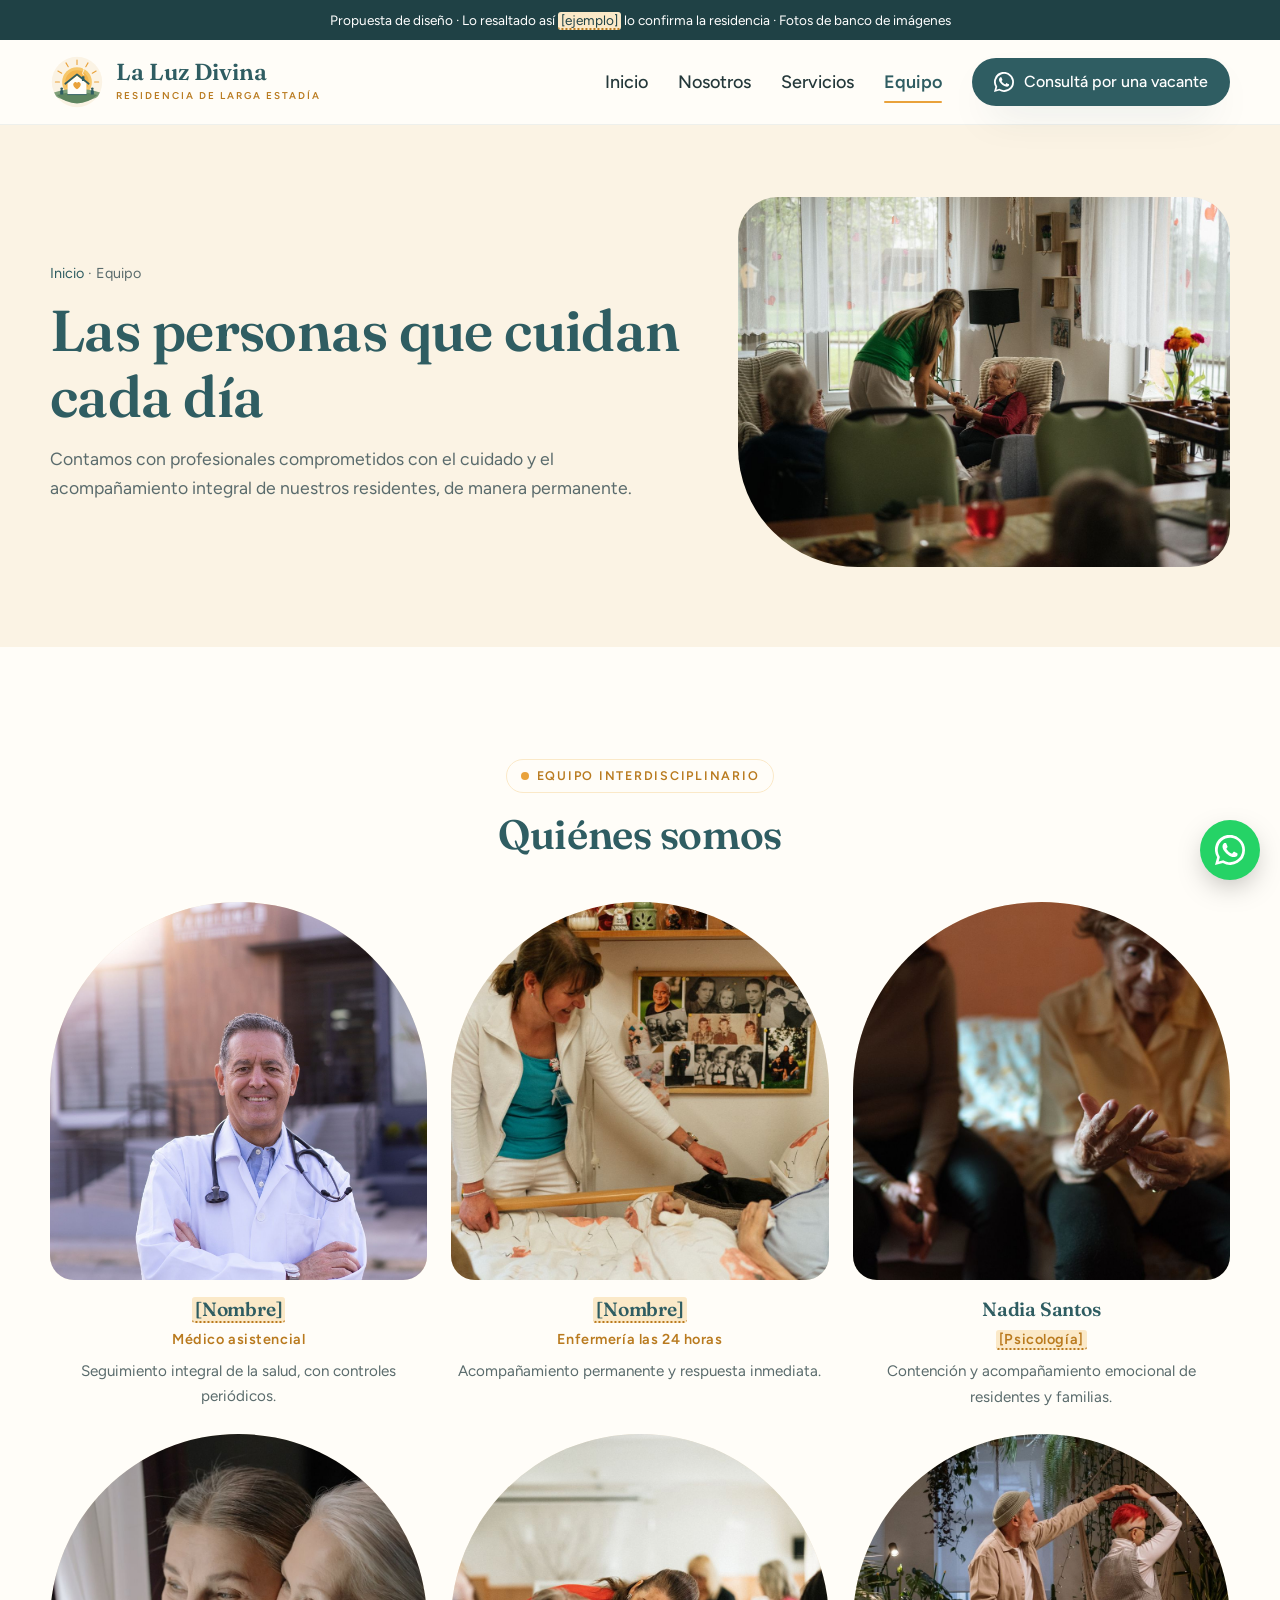
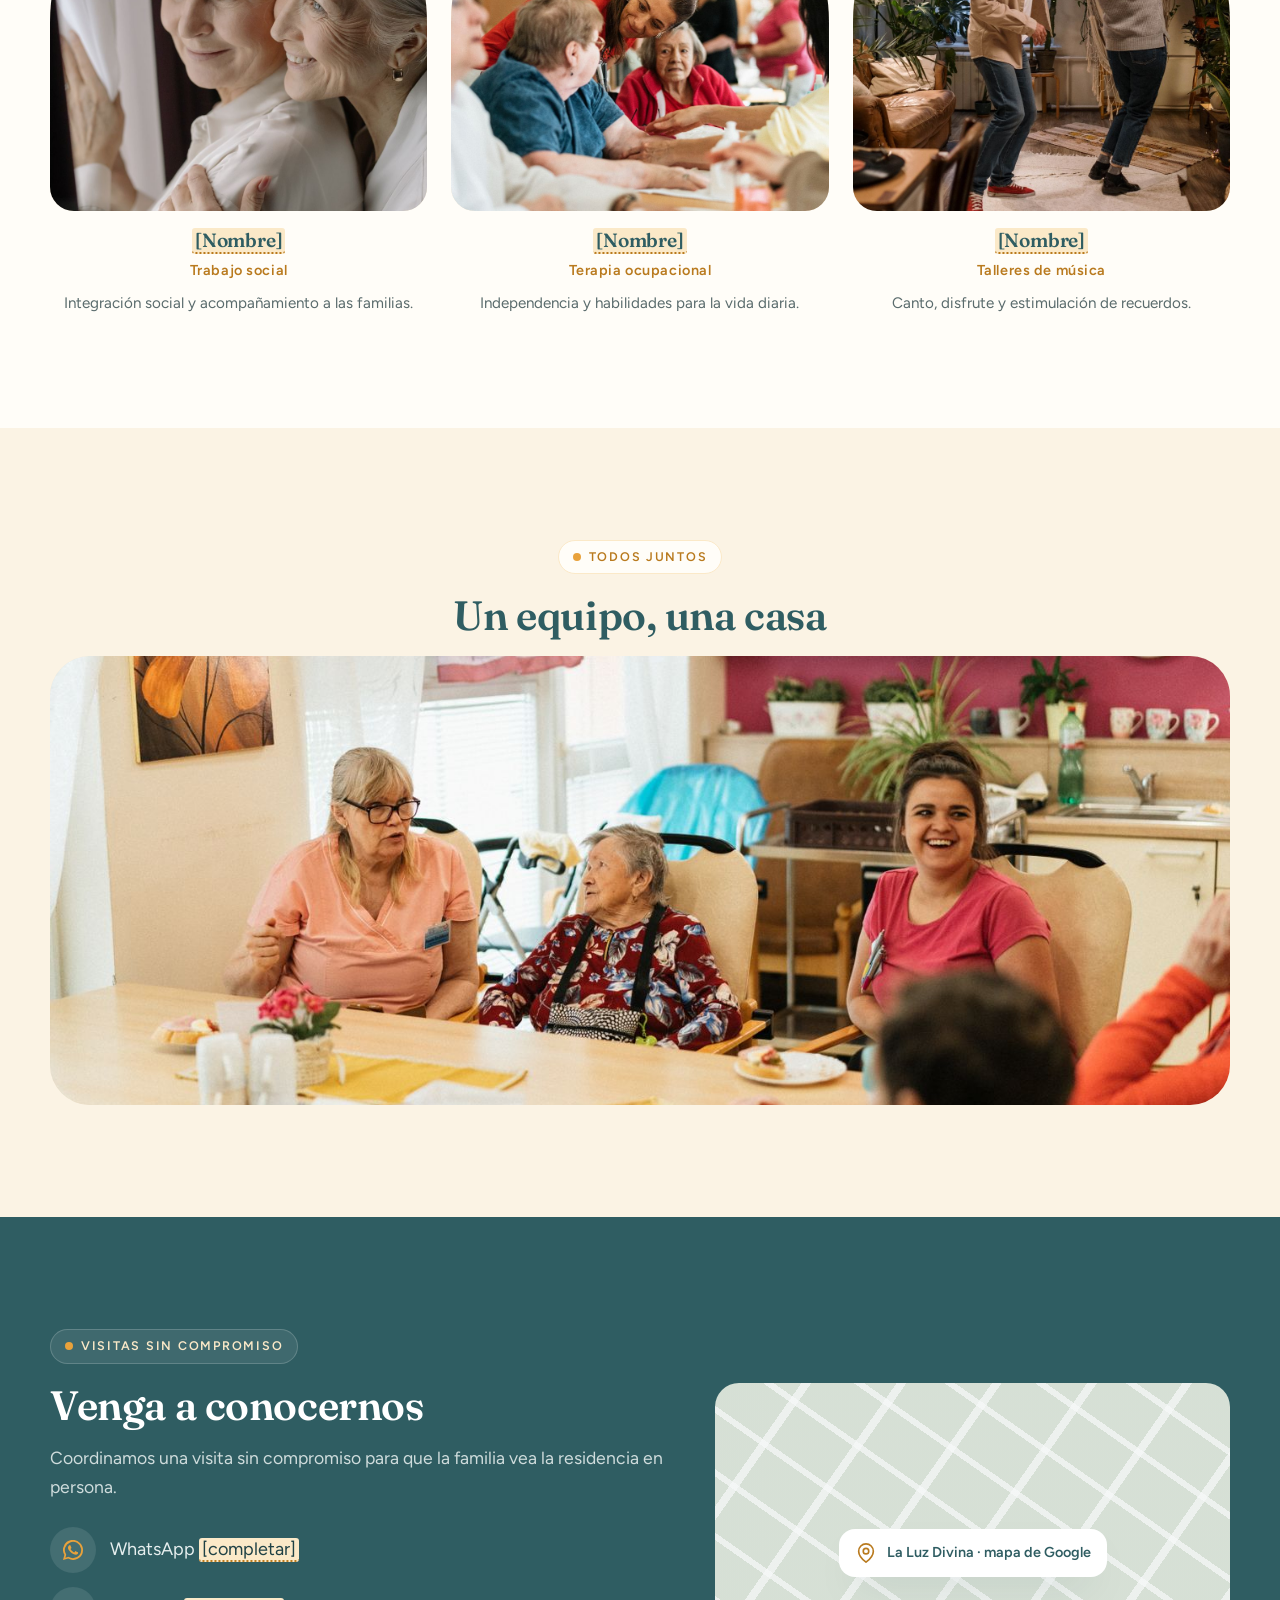
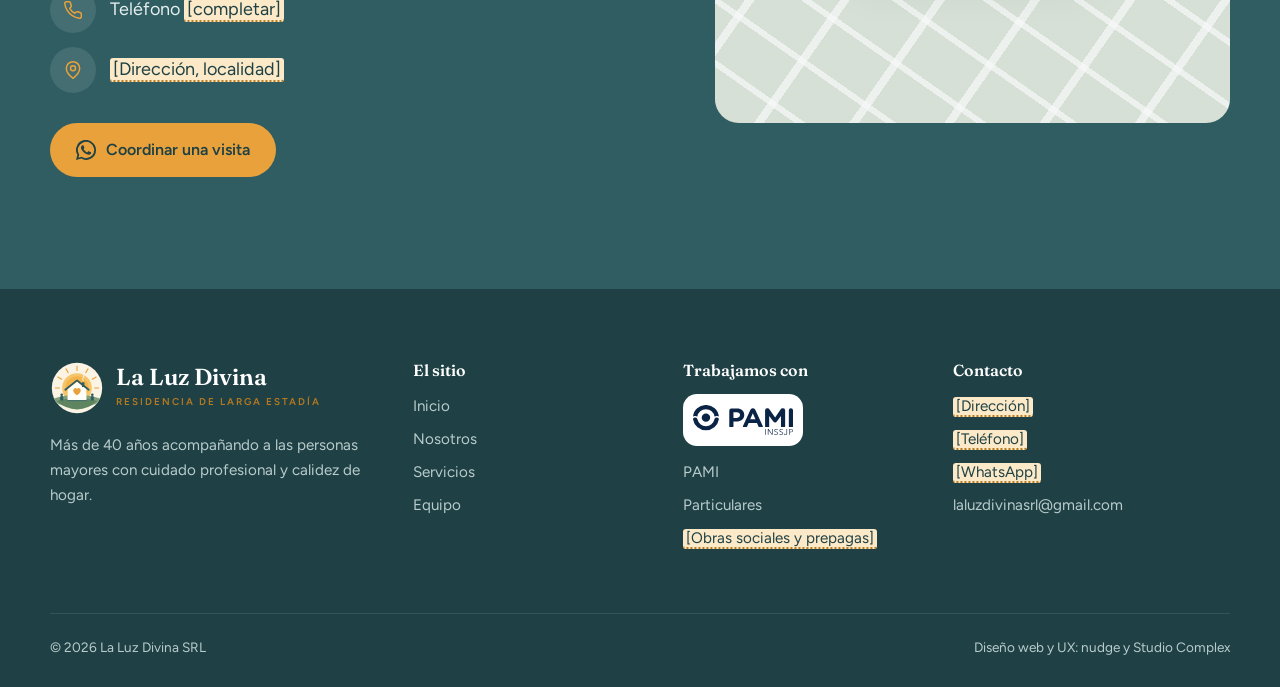
==== equipo.html @ 9d65571e "Actualiza la vista previa" ====
<!doctype html>
<html lang="es-AR">
<head>
<meta charset="utf-8">
<meta name="viewport" content="width=device-width, initial-scale=1">
<title>Equipo | La Luz Divina</title>
<meta name="description" content="Conocé al equipo de La Luz Divina: profesionales de la salud y personal de cuidado que acompañan a cada residente todos los días.">
<meta name="robots" content="noindex">
<link rel="icon" href="img/isotipo.svg" type="image/svg+xml">
<link rel="preconnect" href="https://fonts.googleapis.com">
<link rel="preconnect" href="https://fonts.gstatic.com" crossorigin>
<link href="https://fonts.googleapis.com/css2?family=Figtree:wght@400;500;600;700&family=Fraunces:opsz,wght@9..144,500;9..144,600&display=swap" rel="stylesheet">
<link rel="stylesheet" href="css/estilos.css">
</head>
<body>
<div class="aviso-propuesta">Propuesta de diseño · Lo resaltado así <mark class="dato">[ejemplo]</mark> lo confirma la residencia · Fotos de banco de imágenes</div>
<header class="encabezado">
  <div class="contenedor">
    <a class="marca" href="index.html" aria-label="La Luz Divina, inicio">
      <img src="img/isotipo.svg" alt="" width="54" height="54">
      <span><b>La Luz Divina</b><small>RESIDENCIA DE LARGA ESTADÍA</small></span>
    </a>
    <nav class="menu" aria-label="Principal"><a href="index.html">Inicio</a><a href="nosotros.html">Nosotros</a><a href="servicios.html">Servicios</a><a href="equipo.html" aria-current="page">Equipo</a>
      <a class="btn btn--principal" href="#whatsapp"><svg viewBox="0 0 24 24" fill="currentColor" aria-hidden="true"><path d="M17.5 14.4c-.3-.1-1.8-.9-2-1-.3-.1-.5-.1-.7.1-.2.3-.8 1-.9 1.2-.2.2-.3.2-.6.1-.3-.1-1.3-.5-2.4-1.5-.9-.8-1.5-1.8-1.7-2.1-.2-.3 0-.5.1-.6l.4-.5c.2-.2.2-.3.3-.5.1-.2 0-.4 0-.5l-.9-2.2c-.2-.6-.5-.5-.7-.5h-.6c-.2 0-.5.1-.8.4-.3.3-1 1-1 2.5s1.1 2.9 1.2 3.1c.1.2 2.1 3.2 5.1 4.5.7.3 1.3.5 1.7.6.7.2 1.4.2 1.9.1.6-.1 1.8-.7 2-1.4.2-.7.2-1.3.2-1.4-.1-.1-.3-.2-.6-.3ZM12 21.8c-1.8 0-3.5-.5-5-1.4l-.4-.2-3.7 1 1-3.6-.2-.4A9.8 9.8 0 1 1 12 21.8Zm8.4-18.2A11.8 11.8 0 0 0 1.7 17.8L0 24l6.3-1.7A11.8 11.8 0 0 0 24 12c0-3.2-1.2-6.1-3.6-8.4Z"/></svg> Consultá por una vacante</a>
    </nav>
    <details class="menu-celu">
      <summary aria-label="Abrir menú"><svg viewBox="0 0 24 24" fill="none" stroke="currentColor" stroke-width="1.8" stroke-linecap="round" stroke-linejoin="round" aria-hidden="true"><path d="M4 6h16M4 12h16M4 18h16"/></svg></summary>
      <nav aria-label="Principal"><a href="index.html">Inicio</a><a href="nosotros.html">Nosotros</a><a href="servicios.html">Servicios</a><a href="equipo.html" aria-current="page">Equipo</a><a class="btn btn--principal" href="#whatsapp"><svg viewBox="0 0 24 24" fill="currentColor" aria-hidden="true"><path d="M17.5 14.4c-.3-.1-1.8-.9-2-1-.3-.1-.5-.1-.7.1-.2.3-.8 1-.9 1.2-.2.2-.3.2-.6.1-.3-.1-1.3-.5-2.4-1.5-.9-.8-1.5-1.8-1.7-2.1-.2-.3 0-.5.1-.6l.4-.5c.2-.2.2-.3.3-.5.1-.2 0-.4 0-.5l-.9-2.2c-.2-.6-.5-.5-.7-.5h-.6c-.2 0-.5.1-.8.4-.3.3-1 1-1 2.5s1.1 2.9 1.2 3.1c.1.2 2.1 3.2 5.1 4.5.7.3 1.3.5 1.7.6.7.2 1.4.2 1.9.1.6-.1 1.8-.7 2-1.4.2-.7.2-1.3.2-1.4-.1-.1-.3-.2-.6-.3ZM12 21.8c-1.8 0-3.5-.5-5-1.4l-.4-.2-3.7 1 1-3.6-.2-.4A9.8 9.8 0 1 1 12 21.8Zm8.4-18.2A11.8 11.8 0 0 0 1.7 17.8L0 24l6.3-1.7A11.8 11.8 0 0 0 24 12c0-3.2-1.2-6.1-3.6-8.4Z"/></svg> Consultá por una vacante</a></nav>
    </details>
  </div>
</header>
<main>
<section class="cabecera">
  <div class="contenedor">
    <div>
      <p class="migas"><a href="index.html">Inicio</a> · Equipo</p>
      <h1>Las personas que cuidan cada día</h1>
      <p class="intro">Contamos con profesionales comprometidos con el cuidado y el acompañamiento integral de nuestros residentes, de manera permanente.</p>
    </div>
    <figure class="foto con-img "><img src="img/fotos/18459198.jpg" alt="Cuidadora atendiendo a residentes" loading="lazy"></figure>
  </div>
</section>

<section class="seccion">
  <div class="contenedor">
    <div class="centrado"><span class="etiqueta">Equipo interdisciplinario</span><h2>Quiénes somos</h2></div>
    <div class="equipo"><article class="persona"><figure class="foto con-img "><img src="img/fotos/8460159.jpg" alt="Médico asistencial" loading="lazy"></figure><h3><mark class="dato">[Nombre]</mark></h3><p class="rol">Médico asistencial</p><p>Seguimiento integral de la salud, con controles periódicos.</p></article><article class="persona"><figure class="foto con-img "><img src="img/fotos/18459210.jpg" alt="Enfermera con una residente" loading="lazy"></figure><h3><mark class="dato">[Nombre]</mark></h3><p class="rol">Enfermería las 24 horas</p><p>Acompañamiento permanente y respuesta inmediata.</p></article><article class="persona"><figure class="foto con-img "><img src="img/fotos/29373893.jpg" alt="Acompañamiento psicológico" loading="lazy"></figure><h3>Nadia Santos</h3><p class="rol"><mark class="dato">[Psicología]</mark></p><p>Contención y acompañamiento emocional de residentes y familias.</p></article><article class="persona"><figure class="foto con-img "><img src="img/fotos/6919285.jpg" alt="Acompañamiento a residentes y familias" loading="lazy"></figure><h3><mark class="dato">[Nombre]</mark></h3><p class="rol">Trabajo social</p><p>Integración social y acompañamiento a las familias.</p></article><article class="persona"><figure class="foto con-img "><img src="img/fotos/18429308.jpg" alt="Taller de terapia ocupacional" loading="lazy"></figure><h3><mark class="dato">[Nombre]</mark></h3><p class="rol">Terapia ocupacional</p><p>Independencia y habilidades para la vida diaria.</p></article><article class="persona"><figure class="foto con-img "><img src="img/fotos/6874657.jpg" alt="Taller de música" loading="lazy"></figure><h3><mark class="dato">[Nombre]</mark></h3><p class="rol">Talleres de música</p><p>Canto, disfrute y estimulación de recuerdos.</p></article></div>
  </div>
</section>

<section class="seccion seccion--crema">
  <div class="contenedor centrado">
    <span class="etiqueta">Todos juntos</span>
    <h2>Un equipo, una casa</h2>
    <figure class="foto con-img foto-grupal"><img src="img/fotos/18459207.jpg" alt="Equipo y residentes compartiendo la mesa" loading="lazy"></figure>
  </div>
</section>

<section class="seccion seccion--teal">
  <div class="contenedor cierre">
    <div>
      <span class="etiqueta">Visitas sin compromiso</span>
      <h2>Venga a conocernos</h2>
      <p class="intro" style="color:#CFDCDC">Coordinamos una visita sin compromiso para que la familia vea la residencia en persona.</p>
      <ul class="contacto-lista">
        <li><span class="ico-circ"><svg viewBox="0 0 24 24" fill="currentColor" aria-hidden="true"><path d="M17.5 14.4c-.3-.1-1.8-.9-2-1-.3-.1-.5-.1-.7.1-.2.3-.8 1-.9 1.2-.2.2-.3.2-.6.1-.3-.1-1.3-.5-2.4-1.5-.9-.8-1.5-1.8-1.7-2.1-.2-.3 0-.5.1-.6l.4-.5c.2-.2.2-.3.3-.5.1-.2 0-.4 0-.5l-.9-2.2c-.2-.6-.5-.5-.7-.5h-.6c-.2 0-.5.1-.8.4-.3.3-1 1-1 2.5s1.1 2.9 1.2 3.1c.1.2 2.1 3.2 5.1 4.5.7.3 1.3.5 1.7.6.7.2 1.4.2 1.9.1.6-.1 1.8-.7 2-1.4.2-.7.2-1.3.2-1.4-.1-.1-.3-.2-.6-.3ZM12 21.8c-1.8 0-3.5-.5-5-1.4l-.4-.2-3.7 1 1-3.6-.2-.4A9.8 9.8 0 1 1 12 21.8Zm8.4-18.2A11.8 11.8 0 0 0 1.7 17.8L0 24l6.3-1.7A11.8 11.8 0 0 0 24 12c0-3.2-1.2-6.1-3.6-8.4Z"/></svg></span><span>WhatsApp <mark class="dato">[completar]</mark></span></li>
        <li><span class="ico-circ"><svg viewBox="0 0 24 24" fill="none" stroke="currentColor" stroke-width="1.8" stroke-linecap="round" stroke-linejoin="round" aria-hidden="true"><path d="M22 16.92v3a2 2 0 0 1-2.18 2 19.8 19.8 0 0 1-8.63-3.07 19.5 19.5 0 0 1-6-6 19.8 19.8 0 0 1-3.07-8.67A2 2 0 0 1 4.11 2h3a2 2 0 0 1 2 1.72c.13.96.36 1.9.7 2.81a2 2 0 0 1-.45 2.11L8.09 9.91a16 16 0 0 0 6 6l1.27-1.27a2 2 0 0 1 2.11-.45c.91.34 1.85.57 2.81.7A2 2 0 0 1 22 16.92Z"/></svg></span><span>Teléfono <mark class="dato">[completar]</mark></span></li>
        <li><span class="ico-circ"><svg viewBox="0 0 24 24" fill="none" stroke="currentColor" stroke-width="1.8" stroke-linecap="round" stroke-linejoin="round" aria-hidden="true"><path d="M20 10c0 6-8 12-8 12s-8-6-8-12a8 8 0 0 1 16 0Z"/><circle cx="12" cy="10" r="3"/></svg></span><span><mark class="dato">[Dirección, localidad]</mark></span></li>
      </ul>
      <div class="botones"><a class="btn btn--oro" href="#whatsapp"><svg viewBox="0 0 24 24" fill="currentColor" aria-hidden="true"><path d="M17.5 14.4c-.3-.1-1.8-.9-2-1-.3-.1-.5-.1-.7.1-.2.3-.8 1-.9 1.2-.2.2-.3.2-.6.1-.3-.1-1.3-.5-2.4-1.5-.9-.8-1.5-1.8-1.7-2.1-.2-.3 0-.5.1-.6l.4-.5c.2-.2.2-.3.3-.5.1-.2 0-.4 0-.5l-.9-2.2c-.2-.6-.5-.5-.7-.5h-.6c-.2 0-.5.1-.8.4-.3.3-1 1-1 2.5s1.1 2.9 1.2 3.1c.1.2 2.1 3.2 5.1 4.5.7.3 1.3.5 1.7.6.7.2 1.4.2 1.9.1.6-.1 1.8-.7 2-1.4.2-.7.2-1.3.2-1.4-.1-.1-.3-.2-.6-.3ZM12 21.8c-1.8 0-3.5-.5-5-1.4l-.4-.2-3.7 1 1-3.6-.2-.4A9.8 9.8 0 1 1 12 21.8Zm8.4-18.2A11.8 11.8 0 0 0 1.7 17.8L0 24l6.3-1.7A11.8 11.8 0 0 0 24 12c0-3.2-1.2-6.1-3.6-8.4Z"/></svg> Coordinar una visita</a></div>
    </div>
    <div class="mapa" role="img" aria-label="Mapa con la ubicación"><span class="pin"><svg viewBox="0 0 24 24" fill="none" stroke="currentColor" stroke-width="1.8" stroke-linecap="round" stroke-linejoin="round" aria-hidden="true"><path d="M20 10c0 6-8 12-8 12s-8-6-8-12a8 8 0 0 1 16 0Z"/><circle cx="12" cy="10" r="3"/></svg> La Luz Divina · mapa de Google</span></div>
  </div>
</section>
</main>
<footer class="pie">
  <div class="contenedor">
    <div>
      <a class="marca" href="index.html"><img src="img/isotipo.svg" alt="" width="54" height="54"><span><b>La Luz Divina</b><small>RESIDENCIA DE LARGA ESTADÍA</small></span></a>
      <p style="margin-top:18px">Más de 40 años acompañando a las personas mayores con cuidado profesional y calidez de hogar.</p>
    </div>
    <div><h4>El sitio</h4><ul><li><a href="index.html">Inicio</a></li><li><a href="nosotros.html">Nosotros</a></li><li><a href="servicios.html">Servicios</a></li><li><a href="equipo.html">Equipo</a></li></ul></div>
    <div><h4>Trabajamos con</h4><span class="sello-pami sello-pami--pie"><img class="logo-pami" src="img/pami.svg" alt="PAMI" width="92" height="28"></span><ul style="margin-top:14px"><li>PAMI</li><li>Particulares</li><li><mark class="dato">[Obras sociales y prepagas]</mark></li></ul></div>
    <div><h4>Contacto</h4><ul>
      <li><mark class="dato">[Dirección]</mark></li><li><mark class="dato">[Teléfono]</mark></li><li><mark class="dato">[WhatsApp]</mark></li><li>laluzdivinasrl@gmail.com</li></ul></div>
    <div class="legal"><span>© 2026 La Luz Divina SRL</span><span>Diseño web y UX: <a href="https://nudge.com.ar" target="_blank" rel="noopener">nudge</a> y <a href="https://studiocomplex.com.ar" target="_blank" rel="noopener">Studio Complex</a></span></div>
  </div>
</footer>
<a class="wa-flotante" href="#whatsapp" aria-label="Escribinos por WhatsApp"><svg viewBox="0 0 24 24" fill="currentColor" aria-hidden="true"><path d="M17.5 14.4c-.3-.1-1.8-.9-2-1-.3-.1-.5-.1-.7.1-.2.3-.8 1-.9 1.2-.2.2-.3.2-.6.1-.3-.1-1.3-.5-2.4-1.5-.9-.8-1.5-1.8-1.7-2.1-.2-.3 0-.5.1-.6l.4-.5c.2-.2.2-.3.3-.5.1-.2 0-.4 0-.5l-.9-2.2c-.2-.6-.5-.5-.7-.5h-.6c-.2 0-.5.1-.8.4-.3.3-1 1-1 2.5s1.1 2.9 1.2 3.1c.1.2 2.1 3.2 5.1 4.5.7.3 1.3.5 1.7.6.7.2 1.4.2 1.9.1.6-.1 1.8-.7 2-1.4.2-.7.2-1.3.2-1.4-.1-.1-.3-.2-.6-.3ZM12 21.8c-1.8 0-3.5-.5-5-1.4l-.4-.2-3.7 1 1-3.6-.2-.4A9.8 9.8 0 1 1 12 21.8Zm8.4-18.2A11.8 11.8 0 0 0 1.7 17.8L0 24l6.3-1.7A11.8 11.8 0 0 0 24 12c0-3.2-1.2-6.1-3.6-8.4Z"/></svg></a>
<dialog id="consulta" class="consulta" aria-labelledby="consulta-titulo">
  <button class="consulta-cerrar" type="button" data-cerrar aria-label="Cerrar">&times;</button>
  <div class="consulta-form">
    <span class="etiqueta">La Luz Divina</span>
    <h2 id="consulta-titulo">Escribinos</h2>
    <p id="consulta-bajada" class="consulta-bajada"></p>
    <form novalidate>
      <label>Motivo
        <select name="motivo">
          <option value="vacante">Consultar por una vacante</option>
          <option value="visita">Coordinar una visita</option>
          <option value="institucional">Información institucional (PAMI, obra social, prepaga)</option>
          <option value="general">Otra consulta</option>
        </select>
      </label>
      <label>Consultás como
        <select name="quien">
          <option value="familiar">Familiar o futuro residente</option>
          <option value="institucion">PAMI, obra social o prepaga</option>
          <option value="otro">Otro</option>
        </select>
      </label>
      <label class="campo-institucion" hidden>Institución y cargo
        <input name="institucion" autocomplete="organization" placeholder="Ej.: PAMI UGL VI · Auditoría">
      </label>
      <div class="consulta-fila">
        <label>Nombre y apellido
          <input name="nombre" required autocomplete="name">
        </label>
        <label>Teléfono o WhatsApp
          <input name="telefono" type="tel" required autocomplete="tel" placeholder="11 2345-6789">
        </label>
      </div>
      <label><span>Email <small>(opcional)</small></span>
        <input name="email" type="email" autocomplete="email">
      </label>
      <label><span>Mensaje <small>(opcional)</small></span>
        <textarea name="mensaje" rows="3" placeholder="Contanos lo que necesites"></textarea>
      </label>
      <button class="btn btn--principal consulta-enviar" type="submit">Enviar consulta <svg viewBox="0 0 24 24" fill="none" stroke="currentColor" stroke-width="1.8" stroke-linecap="round" stroke-linejoin="round" aria-hidden="true"><path d="M5 12h14M12 5l7 7-7 7"/></svg></button>
      <p class="consulta-nota">Te respondemos por WhatsApp o por teléfono, en horario de atención.</p>
    </form>
  </div>
  <div class="consulta-gracias">
    <span class="ico-circ"><svg viewBox="0 0 24 24" fill="none" stroke="currentColor" stroke-width="1.8" stroke-linecap="round" stroke-linejoin="round" aria-hidden="true"><path d="M19 14c1.5-1.5 3-3.2 3-5.5A5.5 5.5 0 0 0 16.5 3c-1.8 0-3 .5-4.5 2-1.5-1.5-2.7-2-4.5-2A5.5 5.5 0 0 0 2 8.5c0 2.3 1.5 4 3 5.5l7 7Z"/></svg></span>
    <h2>¡Gracias, <span id="consulta-gracias-nombre"></span>!</h2>
    <p>Recibimos tu consulta. Te vamos a contactar a la brevedad.</p>
    <button class="btn btn--borde" type="button" data-cerrar>Volver al sitio</button>
  </div>
</dialog>
<script src="js/consulta.js" defer></script>
</body>
</html>
---- css/estilos.css ----
/* La Luz Divina · residencia de larga estadía
   Paleta y tipografías del logo (Studio Complex, 23/11/2026) */
:root{
  --teal:#2F5D62; --teal-900:#1F4145; --teal-50:#E8EFEF;
  --oro:#E9A23B; --oro-700:#B97A1E; --oro-100:#FBE9C8;
  --crema:#FBF3E4; --crema-2:#F6EAD3; --blanco:#FFFDF8;
  --verde:#7FA07A; --verde-700:#5E8560;
  --texto:#24383A; --texto-suave:#5A6B6C;
  --radio:24px; --radio-lg:40px;
  --sombra:0 18px 40px -20px rgba(31,65,69,.35);
  --serif:"Fraunces",Georgia,serif; --sans:"Figtree",system-ui,sans-serif;
  --ancho:1180px;
}
*{box-sizing:border-box;margin:0}
html{scroll-behavior:smooth}
body{font-family:var(--sans);font-size:18px;line-height:1.65;color:var(--texto);background:var(--blanco);-webkit-font-smoothing:antialiased}
img,svg{display:block;max-width:100%}
a{color:inherit}
h1,h2,h3{font-family:var(--serif);font-weight:600;color:var(--teal);line-height:1.15;letter-spacing:-.01em}
h1{font-size:clamp(2.2rem,4.6vw,3.6rem)}
h2{font-size:clamp(1.8rem,3.2vw,2.6rem)}
h3{font-size:1.3rem}
p+p{margin-top:.9em}
.contenedor{width:min(var(--ancho),100% - 40px);margin-inline:auto}
.seccion{padding:clamp(64px,9vw,112px) 0}
.seccion--crema{background:var(--crema)}
.seccion--teal{background:var(--teal);color:#E6EEEE}
.seccion--teal h2,.seccion--teal h3{color:#fff}
.centrado{text-align:center}
.intro{max-width:640px;color:var(--texto-suave);font-size:1.1rem;margin-top:14px}
.centrado .intro{margin-inline:auto}

/* Etiqueta tipo píldora (como la referencia) */
.etiqueta{display:inline-flex;align-items:center;gap:8px;font-size:.78rem;font-weight:600;letter-spacing:.14em;text-transform:uppercase;color:var(--oro-700);background:var(--blanco);border:1px solid var(--oro-100);padding:6px 14px;border-radius:999px;margin-bottom:18px}
.etiqueta::before{content:"";width:8px;height:8px;border-radius:50%;background:var(--oro)}
.seccion--teal .etiqueta{background:rgba(255,255,255,.08);border-color:rgba(255,255,255,.18);color:var(--oro-100)}

/* Botones */
.btn{display:inline-flex;align-items:center;gap:10px;font:600 1rem/1 var(--sans);text-decoration:none;padding:15px 24px;border-radius:999px;border:2px solid transparent;transition:transform .15s,background .15s,box-shadow .15s;cursor:pointer}
.btn:hover{transform:translateY(-1px)}
.btn:focus-visible{outline:3px solid var(--oro);outline-offset:3px}
.btn--principal{background:var(--teal);color:#fff;box-shadow:var(--sombra)}
.btn--principal:hover{background:var(--teal-900)}
.btn--oro{background:var(--oro);color:var(--teal-900)}
.btn--oro:hover{background:#F0B254}
.btn--borde{border-color:var(--teal);color:var(--teal);background:transparent}
.btn--borde-claro{border-color:rgba(255,255,255,.5);color:#fff}
.btn svg{width:20px;height:20px}
.botones{display:flex;flex-wrap:wrap;gap:12px;margin-top:30px}

/* Aviso de datos a confirmar (solo en la propuesta) */
.dato{background:var(--oro-100);color:inherit;border-bottom:2px dotted var(--oro-700);padding:0 3px;border-radius:3px}
.aviso-propuesta{background:var(--teal-900);color:#fff;font-size:.85rem;text-align:center;padding:9px 16px}
.aviso-propuesta .dato{color:var(--teal-900)}

/* Encabezado */
.encabezado{position:sticky;top:0;z-index:20;background:rgba(255,253,248,.92);backdrop-filter:blur(10px);border-bottom:1px solid rgba(47,93,98,.08)}
.encabezado .contenedor{display:flex;align-items:center;justify-content:space-between;gap:20px;height:84px}
.marca{display:flex;align-items:center;gap:12px;text-decoration:none}
.marca img{width:54px;height:54px}
.marca b{display:block;font:600 1.45rem/1 var(--serif);color:var(--teal)}
.marca small{display:block;font-size:.62rem;font-weight:600;letter-spacing:.2em;color:var(--oro-700);margin-top:5px}
.menu{display:flex;align-items:center;gap:30px}
.menu a{text-decoration:none;font-weight:500;color:var(--texto);position:relative}
.menu a[aria-current]{color:var(--teal);font-weight:600}
.menu a[aria-current]::after{content:"";position:absolute;left:0;right:0;bottom:-6px;height:2px;background:var(--oro);border-radius:2px}
.menu .btn{padding:12px 20px;color:#fff}
.menu-celu{display:none}

/* Hero */
.hero{background:linear-gradient(180deg,var(--crema) 0%,var(--blanco) 100%);overflow:hidden;position:relative}
.hero .contenedor{display:grid;grid-template-columns:1.05fr 1fr;gap:56px;align-items:center;padding:72px 0 96px}
.hero p.bajada{font-size:1.18rem;color:var(--texto-suave);max-width:540px;margin-top:22px}
.hero-fotos{position:relative;min-height:520px}
.hero-fotos .foto--principal{position:absolute;inset:0 60px 40px 0;border-radius:48% 52% 46% 54% / 55% 50% 50% 45%}
.hero-fotos .foto--chica{position:absolute;right:0;bottom:0;width:46%;aspect-ratio:1;border-radius:50%;border:8px solid var(--blanco)}
.tarjeta-flotante{position:absolute;background:#fff;border-radius:18px;box-shadow:var(--sombra);padding:14px 18px;display:flex;align-items:center;gap:12px;font-size:.9rem;line-height:1.3}
.tarjeta-flotante strong{display:block;font:600 1.5rem/1 var(--serif);color:var(--teal)}
.tarjeta-flotante .ico{width:44px;height:44px;border-radius:12px;background:var(--oro-100);display:grid;place-items:center;color:var(--oro-700);flex:none}
.tarjeta-flotante--a{left:-10px;bottom:70px}
.tarjeta-flotante--b{right:10px;top:24px}
.sol-deco{position:absolute;right:-140px;top:-140px;width:420px;height:420px;border-radius:50%;background:radial-gradient(circle,rgba(233,162,59,.22),rgba(233,162,59,0) 70%);pointer-events:none}

/* Fotos: huecos para las fotos reales de la residencia */
.foto{position:relative;overflow:hidden;background:
  radial-gradient(120% 90% at 20% 10%,rgba(233,162,59,.28),transparent 55%),
  radial-gradient(90% 80% at 90% 100%,rgba(127,160,122,.45),transparent 60%),
  linear-gradient(160deg,#EFE2C6,#DCCFAF);display:flex;align-items:flex-end;justify-content:flex-start}
.foto::before{content:"";position:absolute;inset:0;margin:auto;width:56px;height:56px;opacity:.45;background:no-repeat center/contain url("data:image/svg+xml,%3Csvg xmlns='http://www.w3.org/2000/svg' viewBox='0 0 24 24' fill='none' stroke='%232F5D62' stroke-width='1.5' stroke-linecap='round' stroke-linejoin='round'%3E%3Cpath d='M14.5 4h-5L7 7H4a2 2 0 0 0-2 2v9a2 2 0 0 0 2 2h16a2 2 0 0 0 2-2V9a2 2 0 0 0-2-2h-3l-2.5-3z'/%3E%3Ccircle cx='12' cy='13' r='3.5'/%3E%3C/svg%3E")}
.foto span{position:relative;margin:16px;font-size:.78rem;font-weight:600;color:var(--teal-900);background:rgba(255,253,248,.85);padding:6px 12px;border-radius:999px}

/* Franja de confianza */
.confianza{margin-top:-56px;position:relative;z-index:2}
.confianza ul{list-style:none;padding:0;display:grid;grid-template-columns:repeat(3,1fr);background:#fff;border-radius:var(--radio);box-shadow:var(--sombra)}
.confianza li{display:flex;gap:18px;padding:30px 32px;align-items:flex-start}
.confianza li+li{border-left:1px solid var(--teal-50)}
.confianza h3{font-size:1.15rem;margin-bottom:4px}
.confianza p{font-size:.95rem;color:var(--texto-suave);line-height:1.5}
.ico-circ{width:56px;height:56px;border-radius:50%;background:var(--teal-50);color:var(--teal);display:grid;place-items:center;flex:none}
.ico-circ svg{width:26px;height:26px}

/* Dos columnas */
.dos-col{display:grid;grid-template-columns:1fr 1fr;gap:64px;align-items:center}
.dos-col--invertida > :first-child{order:2}
.foto-organica{aspect-ratio:1/1.02;border-radius:50% 50% 46% 54% / 52% 48% 52% 48%}
.par-fotos{position:relative}
.par-fotos .foto-organica{width:82%}
.par-fotos .foto--mini{position:absolute;right:0;bottom:-20px;width:44%;aspect-ratio:1;border-radius:50%;border:8px solid var(--blanco)}

/* Pan casero destacado */
.pan{display:grid;grid-template-columns:1.1fr 1fr;gap:0;border-radius:var(--radio-lg);overflow:hidden;background:var(--teal);color:#E6EEEE;box-shadow:var(--sombra)}
.pan .foto{min-height:460px}
.pan-texto{padding:clamp(32px,5vw,64px)}
.pan-texto h3{color:#fff;font-size:clamp(1.6rem,2.6vw,2.2rem);margin-bottom:14px}
.pan-texto .etiqueta{background:rgba(255,255,255,.08);border-color:rgba(255,255,255,.18);color:var(--oro-100)}
.pasos-pan{display:flex;gap:10px;margin-top:26px;flex-wrap:wrap}
.pasos-pan span{font-size:.85rem;font-weight:600;padding:8px 14px;border-radius:999px;background:rgba(233,162,59,.16);color:var(--oro-100)}

/* Actividades (tarjetas como la fila oscura de la referencia) */
.actividades{display:grid;grid-template-columns:repeat(4,1fr);gap:18px;margin-top:40px}
.actividad{background:#fff;border-radius:var(--radio);overflow:hidden;box-shadow:0 10px 30px -22px rgba(31,65,69,.5);display:flex;flex-direction:column}
.actividad .foto{aspect-ratio:4/3}
.actividad div{padding:20px 22px 24px}
.actividad h3{font-size:1.1rem}

/* Lista con tilde */
.tildes{list-style:none;padding:0;margin-top:22px;display:grid;gap:12px}
.tildes li{display:flex;gap:12px;align-items:flex-start}
.tildes li::before{content:"";flex:none;width:24px;height:24px;margin-top:3px;border-radius:50%;background:var(--oro-100) no-repeat center/14px url("data:image/svg+xml,%3Csvg xmlns='http://www.w3.org/2000/svg' viewBox='0 0 24 24' fill='none' stroke='%23B97A1E' stroke-width='3.5' stroke-linecap='round' stroke-linejoin='round'%3E%3Cpath d='M20 6 9 17l-5-5'/%3E%3C/svg%3E")}

/* Bloque obras sociales */
.instituciones{display:grid;grid-template-columns:auto 1fr auto;gap:36px;align-items:center;background:var(--crema);border:1px solid var(--crema-2);border-radius:var(--radio-lg);padding:clamp(28px,4vw,52px)}
.instituciones .ico-circ{width:84px;height:84px;background:var(--teal);color:#fff}
.instituciones .ico-circ svg{width:38px;height:38px}
.instituciones h2{font-size:clamp(1.5rem,2.4vw,2rem)}
.instituciones p{color:var(--texto-suave);margin-top:8px}

/* Cierre / visita */
.cierre{display:grid;grid-template-columns:1.2fr 1fr;gap:48px;align-items:center}
.contacto-lista{list-style:none;padding:0;display:grid;gap:14px;margin-top:26px}
.contacto-lista li{display:flex;gap:14px;align-items:center}
.contacto-lista .ico-circ{width:46px;height:46px;background:rgba(255,255,255,.1);color:var(--oro)}
.contacto-lista .ico-circ svg{width:20px;height:20px}
.mapa{border-radius:var(--radio);min-height:340px;background:
  linear-gradient(0deg,rgba(47,93,98,.04),rgba(47,93,98,.04)),
  repeating-linear-gradient(35deg,transparent 0 46px,rgba(255,255,255,.7) 46px 52px),
  repeating-linear-gradient(-55deg,transparent 0 70px,rgba(255,255,255,.7) 70px 78px),#DDE5DA;position:relative;display:grid;place-items:center}
.mapa .pin{background:#fff;border-radius:16px;padding:12px 16px;box-shadow:var(--sombra);font-size:.9rem;color:var(--teal);font-weight:600;display:flex;gap:10px;align-items:center}
.mapa .pin svg{width:22px;color:var(--oro-700)}

/* Encabezado de página interna */
.cabecera{background:var(--crema);padding:72px 0 80px;position:relative;overflow:hidden}
.cabecera .contenedor{display:grid;grid-template-columns:1.3fr 1fr;gap:48px;align-items:center}
.cabecera .foto{aspect-ratio:4/3;border-radius:var(--radio-lg) var(--radio-lg) var(--radio-lg) 120px}
.migas{font-size:.9rem;color:var(--texto-suave);margin-bottom:12px}
.migas a{color:var(--teal);text-decoration:none}

/* Valores */
.valores{display:grid;grid-template-columns:repeat(4,1fr);gap:20px;margin-top:44px}
.valor{background:#fff;border-radius:var(--radio);padding:30px 26px;border:1px solid var(--teal-50)}
.valor .ico-circ{margin-bottom:18px}
.valor p{font-size:.97rem;color:var(--texto-suave);margin-top:8px}

/* Testimonios */
.testimonios{display:grid;grid-template-columns:repeat(3,1fr);gap:20px;margin-top:44px}
.testimonio{background:#fff;border-radius:var(--radio);padding:30px;position:relative}
.testimonio::before{content:"“";font:600 4rem/1 var(--serif);color:var(--oro);position:absolute;top:14px;right:24px;opacity:.5}
.testimonio p{font-style:italic;color:var(--texto)}
.testimonio footer{margin-top:18px;font-weight:600;color:var(--teal);font-size:.95rem}
.testimonio footer small{display:block;font-weight:400;color:var(--texto-suave)}

/* Servicios */
.servicios{display:grid;grid-template-columns:repeat(4,1fr);gap:18px;margin-top:44px}
.servicio{background:var(--teal);color:#DCE7E7;border-radius:var(--radio);padding:30px 26px 28px;display:flex;flex-direction:column;gap:12px;transition:background .2s,transform .2s}
.servicio:nth-child(4n+2){background:var(--teal-900)}
.servicio:hover{transform:translateY(-3px)}
.servicio .ico-circ{background:rgba(255,255,255,.1);color:var(--oro)}
.servicio h3{color:#fff;font-size:1.15rem}
.servicio p{font-size:.95rem;line-height:1.55}
.servicio--destacado{background:var(--oro)!important;color:var(--teal-900)}
.servicio--destacado h3{color:var(--teal-900)}
.servicio--destacado .ico-circ{background:rgba(255,255,255,.4);color:var(--teal-900)}
.modalidades{display:grid;grid-template-columns:1fr 1fr;gap:20px;margin-top:40px}
.modalidad{border-radius:var(--radio);padding:34px;background:#fff;border:1px solid var(--crema-2)}
.modalidad .etiqueta{margin-bottom:12px}

/* Equipo */
.equipo{display:grid;grid-template-columns:repeat(3,1fr);gap:24px;margin-top:44px}
.persona{text-align:center}
.persona .foto{aspect-ratio:1;border-radius:50% 50% var(--radio) var(--radio);margin-bottom:18px}
.persona h3{font-size:1.2rem}
.persona .rol{color:var(--oro-700);font-weight:600;font-size:.9rem;letter-spacing:.04em}
.persona p{color:var(--texto-suave);font-size:.95rem;margin-top:8px}
.foto-grupal{aspect-ratio:21/8;border-radius:var(--radio-lg);margin-top:16px}

/* Pie */
.pie{background:var(--teal-900);color:#B9CBCB;padding:72px 0 28px;font-size:.95rem}
.pie .contenedor{display:grid;grid-template-columns:1.4fr 1fr 1fr 1.2fr;gap:40px}
.pie h4{font:600 1rem/1.2 var(--serif);color:#fff;margin-bottom:14px}
.pie ul{list-style:none;padding:0;display:grid;gap:8px}
.pie a{text-decoration:none}
.pie a:hover{color:#fff}
.pie .marca b{color:#fff}
.pie .legal{grid-column:1/-1;border-top:1px solid rgba(255,255,255,.1);padding-top:22px;margin-top:22px;display:flex;justify-content:space-between;flex-wrap:wrap;gap:10px;font-size:.85rem}

/* WhatsApp flotante */
.wa-flotante{position:fixed;right:20px;bottom:20px;z-index:30;width:60px;height:60px;border-radius:50%;background:#25D366;color:#fff;display:grid;place-items:center;box-shadow:0 10px 30px -8px rgba(0,0,0,.35)}
.wa-flotante svg{width:30px;height:30px}

/* Responsive */
@media (max-width:1000px){
  .actividades,.servicios,.valores{grid-template-columns:repeat(2,1fr)}
  .pie .contenedor{grid-template-columns:1fr 1fr}
}
@media (max-width:860px){
  body{font-size:17px}
  .menu{display:none}
  .menu-celu{display:block;position:relative}
  .menu-celu summary{list-style:none;cursor:pointer;width:48px;height:48px;border-radius:14px;background:var(--teal-50);display:grid;place-items:center;color:var(--teal)}
  .menu-celu summary::-webkit-details-marker{display:none}
  .menu-celu nav{position:absolute;right:0;top:58px;background:#fff;border-radius:18px;box-shadow:var(--sombra);padding:12px;display:grid;min-width:230px}
  .menu-celu nav a{padding:12px 14px;text-decoration:none;border-radius:10px;font-weight:500}
  .menu-celu nav a[aria-current]{background:var(--crema);color:var(--teal);font-weight:600}
  .menu-celu nav .btn{margin-top:8px;justify-content:center;color:#fff}
  .encabezado .contenedor{height:72px}
  .marca img{width:44px;height:44px}
  .marca b{font-size:1.2rem}
  .hero .contenedor,.dos-col,.cierre,.cabecera .contenedor,.pan,.modalidades{grid-template-columns:1fr}
  .hero .contenedor{padding:40px 0 90px;gap:36px}
  .hero-fotos{min-height:360px}
  .dos-col--invertida > :first-child{order:0}
  .confianza ul{grid-template-columns:1fr}
  .confianza li+li{border-left:0;border-top:1px solid var(--teal-50)}
  .instituciones{grid-template-columns:1fr;text-align:left}
  .pan .foto{min-height:280px}
  .testimonios,.equipo{grid-template-columns:1fr 1fr}
  .cabecera{padding:44px 0 56px}
}
@media (max-width:560px){
  .actividades,.servicios,.valores,.testimonios,.equipo,.pie .contenedor{grid-template-columns:1fr}
  .tarjeta-flotante--b{display:none}
  .botones .btn{width:100%;justify-content:center}
  .foto-grupal{aspect-ratio:4/3}
}

/* Ajustes: etiquetas centradas en las fotos redondeadas y datos legibles sobre fondo oscuro */
.foto{justify-content:center}
.foto-organica span,.foto--principal span,.foto--chica span,.foto--mini span,.persona .foto span{margin-bottom:16%;text-align:center;max-width:80%}
.foto--chica span,.foto--mini span{font-size:.7rem}
.seccion--teal .dato,.pie .dato,.pan .dato{color:var(--teal-900)}
.tarjeta-flotante--a{bottom:150px}
@media (max-width:860px){
  .hero-fotos .foto--principal{inset:0 40px 30px 0}
  .hero-fotos .foto--chica{width:38%}
  .hero-fotos .foto--principal span{margin-bottom:24%}
  .tarjeta-flotante--a{bottom:auto;top:24px;left:0}
}
/* Fotos reales cargadas */
.foto.con-img{background:var(--crema-2)}
.foto.con-img::before{display:none}
.foto.con-img img{position:absolute;inset:0;width:100%;height:100%;object-fit:cover}
.persona .foto.con-img img{object-position:center 25%}
/* Sello de PAMI (logo oficial, uso como prestador) */
.logo-pami{height:auto;display:block}
.sello-pami{flex:none;width:96px;height:56px;border-radius:14px;background:#fff;border:1px solid var(--teal-50);display:grid;place-items:center;padding:0 10px}
.sello-pami .logo-pami{width:100%}
.sello-pami--pie{width:120px;height:52px;border:0}
.tarjeta-pami{flex-direction:column;align-items:flex-start;gap:4px;padding:14px 18px}
.tarjeta-pami .logo-pami{width:92px}
.tarjeta-pami span{font-size:.8rem;font-weight:600;color:var(--texto-suave);letter-spacing:.04em}

/* Popup de consulta */
.consulta{border:0;padding:0;border-radius:28px;width:min(560px,calc(100% - 24px));max-height:calc(100dvh - 24px);background:var(--blanco);color:var(--texto);box-shadow:0 30px 80px -20px rgba(31,65,69,.55);overflow:auto}
.consulta::backdrop{background:rgba(31,65,69,.55);backdrop-filter:blur(3px)}
.consulta[open]{animation:consulta-in .22s ease-out}
@keyframes consulta-in{from{opacity:0;transform:translateY(14px) scale(.98)}to{opacity:1;transform:none}}
.consulta-form,.consulta-gracias{padding:clamp(26px,5vw,40px)}
.consulta h2{font-size:clamp(1.5rem,3vw,1.9rem);padding-right:40px}
.consulta .etiqueta{margin-bottom:12px}
.consulta-bajada{color:var(--texto-suave);margin:8px 0 22px;font-size:1rem;line-height:1.5}
.consulta-cerrar{position:absolute;top:14px;right:14px;width:42px;height:42px;border-radius:50%;border:0;background:var(--crema);color:var(--teal);font-size:1.6rem;line-height:1;cursor:pointer}
.consulta-cerrar:hover{background:var(--crema-2)}
.consulta form{display:grid;gap:14px}
.consulta label{display:grid;gap:6px;font-size:.9rem;font-weight:600;color:var(--teal-900)}
.consulta label small{font-weight:400;color:var(--texto-suave)}
.consulta input,.consulta select,.consulta textarea{font:500 1rem var(--sans);color:var(--texto);background:#fff;border:1.5px solid #DCE5E5;border-radius:14px;padding:13px 14px;width:100%}
.consulta input:focus,.consulta select:focus,.consulta textarea:focus{outline:none;border-color:var(--teal);box-shadow:0 0 0 4px rgba(47,93,98,.12)}
.consulta input:user-invalid{border-color:#C0563B}
.consulta-fila{display:grid;grid-template-columns:1fr 1fr;gap:14px}
.consulta-enviar{justify-content:center;margin-top:6px;width:100%}
.consulta-nota{font-size:.82rem;color:var(--texto-suave);text-align:center}
.consulta-gracias{display:none;text-align:center;justify-items:center;gap:12px}
.consulta-gracias .ico-circ{width:72px;height:72px;background:var(--oro-100);color:var(--oro-700);margin-bottom:6px}
.consulta-gracias .ico-circ svg{width:32px;height:32px}
.consulta-gracias p{color:var(--texto-suave)}
.consulta-gracias .btn{margin-top:10px}
.consulta.enviado .consulta-form{display:none}
.consulta.enviado .consulta-gracias{display:grid}
@media (max-width:560px){.consulta-fila{grid-template-columns:1fr}.consulta{border-radius:22px}}
.consulta [hidden]{display:none!important}
.consulta{margin:auto}

/* Misión, compromiso y objetivos (Nosotros) */
.mision{display:grid;grid-template-columns:1.1fr 1fr;gap:48px;align-items:start}
.mision-texto p{margin-top:16px;font-size:1.08rem}
.compromiso{margin-top:28px;background:#fff;border-left:4px solid var(--oro);border-radius:0 var(--radio) var(--radio) 0;padding:22px 26px;color:var(--texto);font-size:1rem;line-height:1.6}
.compromiso strong{color:var(--teal);font-family:var(--serif);font-weight:600}
.objetivos{background:#fff;border-radius:var(--radio-lg);padding:clamp(26px,4vw,40px);box-shadow:0 10px 30px -22px rgba(31,65,69,.5)}
.objetivos h3{font-size:1.4rem}
/* Lista de actividades con detalle (Servicios) */
.tildes--detalle li{font-size:.98rem;line-height:1.5}
.tildes--detalle strong{color:var(--teal)}
@media (max-width:860px){.mision{grid-template-columns:1fr}}
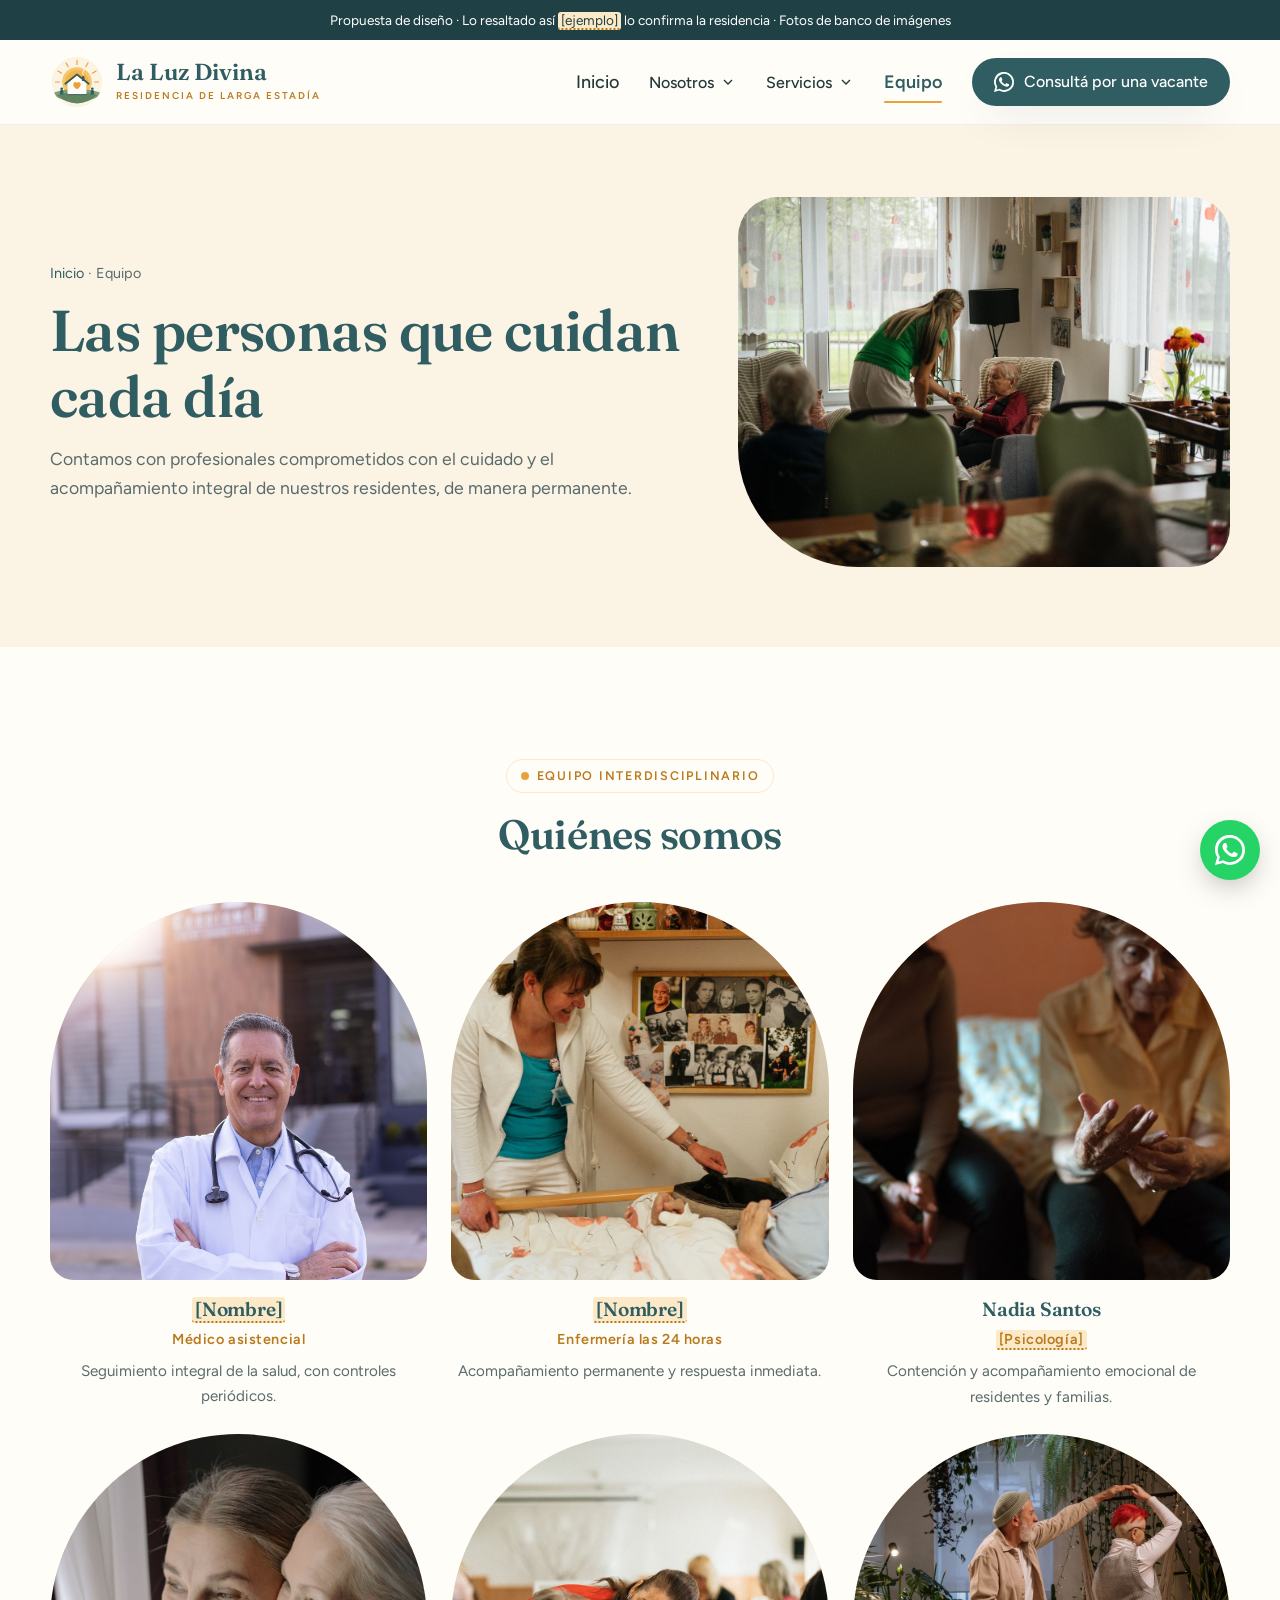
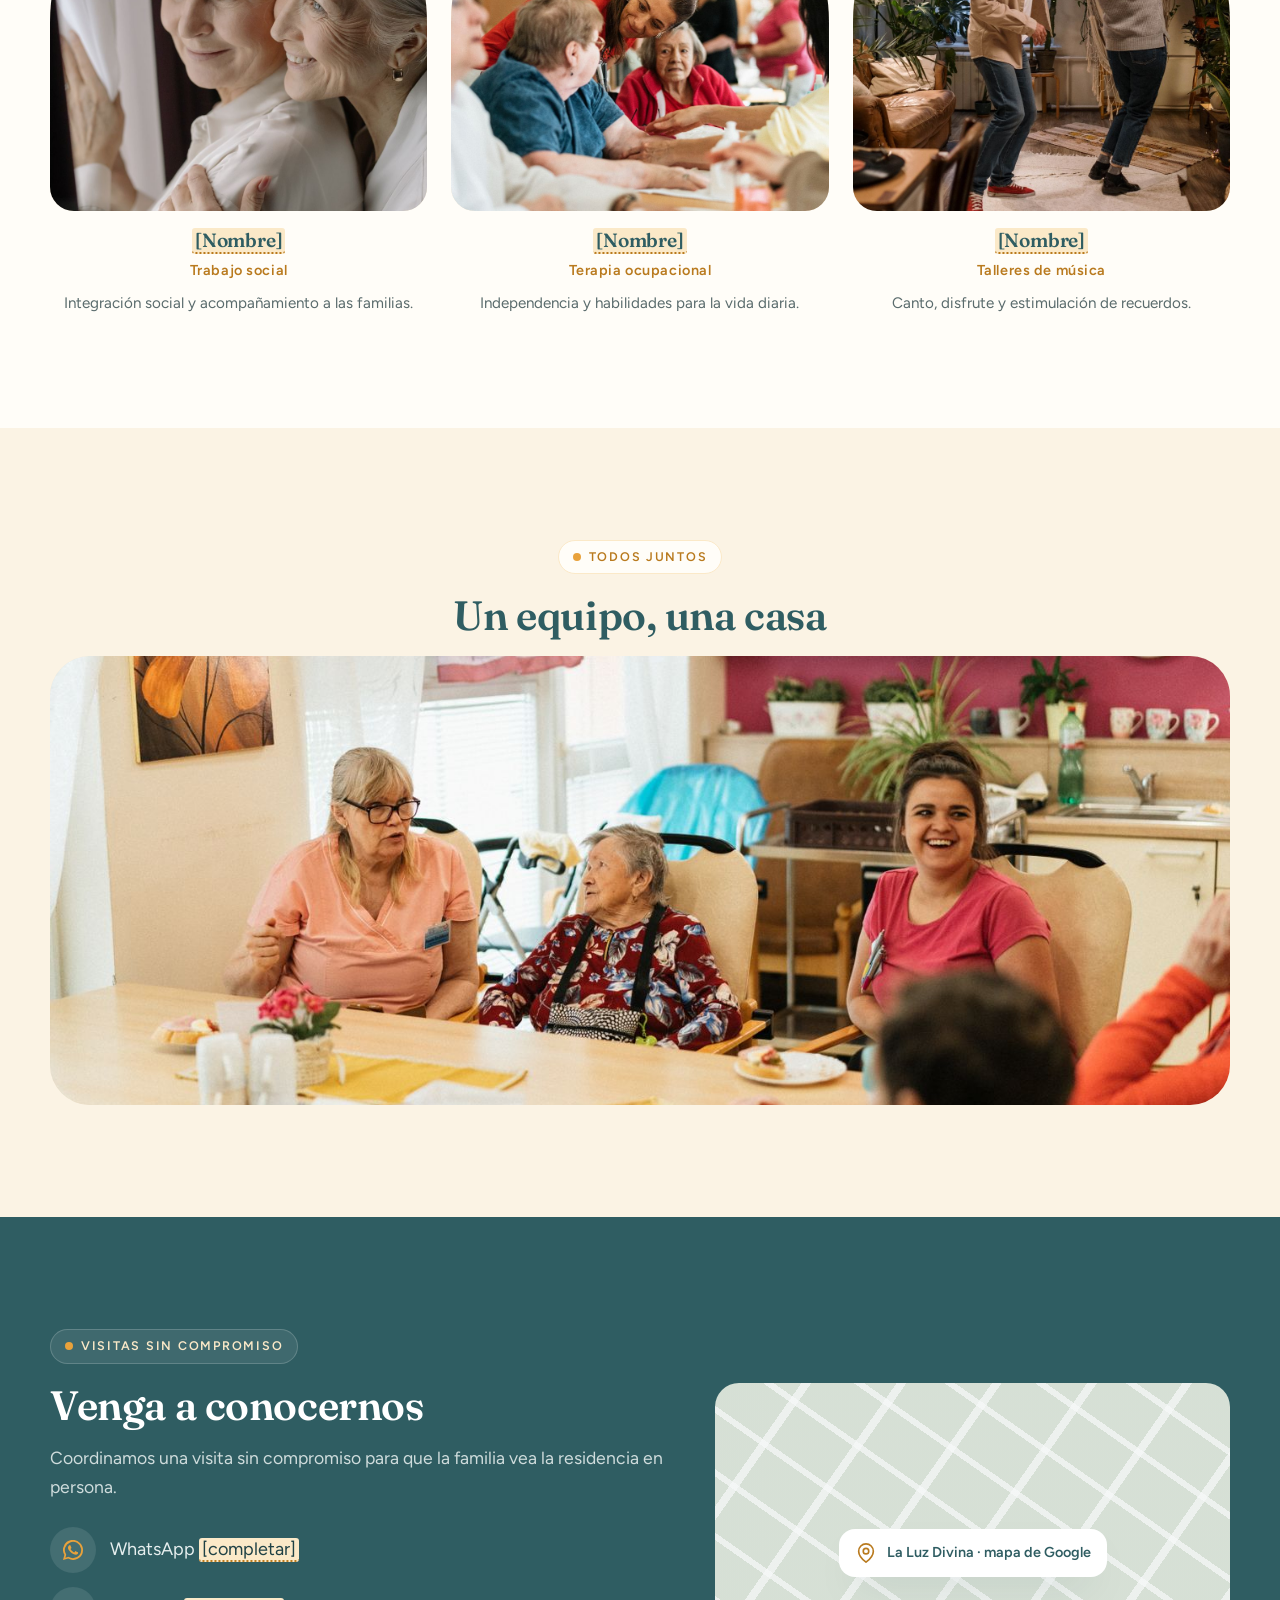
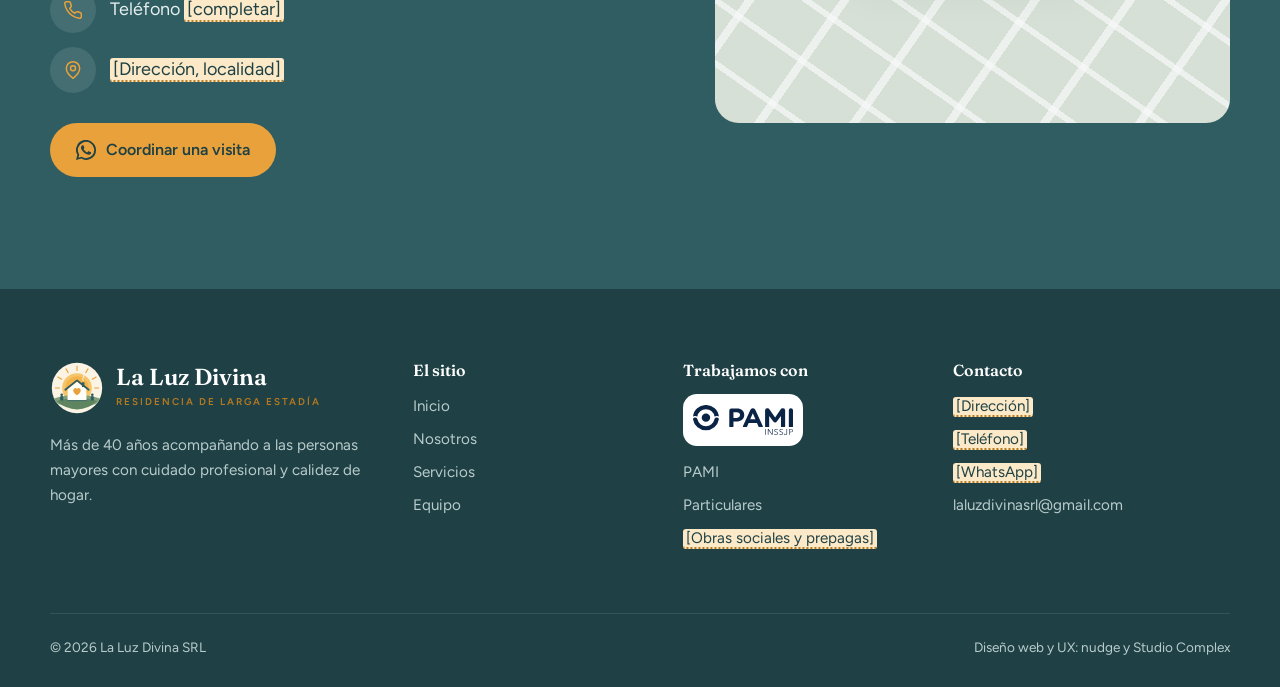
==== commit 7c6a1d4f: "Actualiza la vista previa" ====
--- a/equipo.html
+++ b/equipo.html
@@ -20,12 +20,28 @@
       <img src="img/isotipo.svg" alt="" width="54" height="54">
       <span><b>La Luz Divina</b><small>RESIDENCIA DE LARGA ESTADÍA</small></span>
     </a>
-    <nav class="menu" aria-label="Principal"><a href="index.html">Inicio</a><a href="nosotros.html">Nosotros</a><a href="servicios.html">Servicios</a><a href="equipo.html" aria-current="page">Equipo</a>
+    <nav class="menu" aria-label="Principal"><a href="index.html">Inicio</a><div class="menu-mega"><button class="mega-boton" type="button" aria-expanded="false" aria-controls="mega-nosotros">Nosotros <svg class="mega-flecha" viewBox="0 0 24 24" fill="none" stroke="currentColor" stroke-width="2" aria-hidden="true"><path d="m6 9 6 6 6-6"/></svg></button><div class="mega-panel" id="mega-nosotros"><div class="contenedor mega-grid">
+      <div class="mega-col mega-col--doble"><p class="mega-titulo">La residencia</p><div class="mega-items"><a class="mega-item" href="nosotros.html#quienes"><span class="ico-circ"><svg viewBox="0 0 24 24" fill="none" stroke="currentColor" stroke-width="1.8" stroke-linecap="round" stroke-linejoin="round" aria-hidden="true"><path d="m3 10 9-7 9 7v10a2 2 0 0 1-2 2H5a2 2 0 0 1-2-2z"/><path d="M9 22V12h6v10"/></svg></span><span><b>Quiénes somos</b><small>69 plazas y un equipo interdisciplinario</small></span></a><a class="mega-item" href="nosotros.html#mision"><span class="ico-circ"><svg viewBox="0 0 24 24" fill="none" stroke="currentColor" stroke-width="1.8" stroke-linecap="round" stroke-linejoin="round" aria-hidden="true"><path d="M19 14c1.5-1.5 3-3.2 3-5.5A5.5 5.5 0 0 0 16.5 3c-1.8 0-3 .5-4.5 2-1.5-1.5-2.7-2-4.5-2A5.5 5.5 0 0 0 2 8.5c0 2.3 1.5 4 3 5.5l7 7Z"/></svg></span><span><b>Misión y objetivos</b><small>Un cuidado centrado en la persona</small></span></a><a class="mega-item" href="nosotros.html#instalaciones"><span class="ico-circ"><svg viewBox="0 0 24 24" fill="none" stroke="currentColor" stroke-width="1.8" stroke-linecap="round" stroke-linejoin="round" aria-hidden="true"><path d="M2 4v16M2 8h18a2 2 0 0 1 2 2v10M2 17h20M6 8v9"/></svg></span><span><b>Instalaciones</b><small>Habitaciones, comedor, patio y cocina</small></span></a><a class="mega-item" href="nosotros.html#familias"><span class="ico-circ"><svg viewBox="0 0 24 24" fill="none" stroke="currentColor" stroke-width="1.8" stroke-linecap="round" stroke-linejoin="round" aria-hidden="true"><path d="M16 21v-2a4 4 0 0 0-4-4H6a4 4 0 0 0-4 4v2"/><circle cx="9" cy="7" r="4"/><path d="M22 21v-2a4 4 0 0 0-3-3.87"/><path d="M16 3.13a4 4 0 0 1 0 7.75"/></svg></span><span><b>Las familias</b><small>Lo que nos cuentan quienes nos eligen</small></span></a></div></div>
+      <a class="mega-destacado" href="nosotros.html#instalaciones">
+        <img src="img/fotos/18459207.jpg" alt="" loading="lazy">
+        <span class="mega-destacado-txt"><b>69 plazas habilitadas</b><small>Prestadores de PAMI · Enfermería las 24 horas</small></span>
+      </a>
+      <div class="mega-cta"><p class="mega-titulo">¿Querés conocernos?</p><p>Coordinamos una visita sin compromiso para que la familia vea la residencia en persona.</p>
+        <a class="btn btn--oro" href="#whatsapp" data-consulta="visita">Coordinar una visita</a></div>
+    </div></div></div><div class="menu-mega"><button class="mega-boton" type="button" aria-expanded="false" aria-controls="mega-servicios">Servicios <svg class="mega-flecha" viewBox="0 0 24 24" fill="none" stroke="currentColor" stroke-width="2" aria-hidden="true"><path d="m6 9 6 6 6-6"/></svg></button><div class="mega-panel" id="mega-servicios"><div class="contenedor mega-grid mega-grid--servicios">
+      <div class="mega-col"><p class="mega-titulo">Salud</p><ul><li><a href="servicios.html#control-de-salud">Control de salud</a></li><li><a href="servicios.html#enfermeria-24-horas">Enfermería 24 horas</a></li><li><a href="servicios.html#nutricion">Nutrición</a></li><li><a href="servicios.html#kinesiologia">Kinesiología</a></li></ul></div><div class="mega-col"><p class="mega-titulo">Acompañamiento</p><ul><li><a href="servicios.html#psicologia">Psicología</a></li><li><a href="servicios.html#trabajo-social">Trabajo social</a></li><li><a href="servicios.html#terapia-ocupacional">Terapia ocupacional</a></li><li><a href="servicios.html#talleres">Talleres</a></li></ul></div><div class="mega-col"><p class="mega-titulo">Vida diaria</p><ul><li><a href="servicios.html#gastronomia">Gastronomía</a></li><li><a href="servicios.html#lavanderia">Lavandería</a></li><li><a href="servicios.html#estetica">Estética</a></li><li><a href="servicios.html#seguridad-e-higiene">Seguridad e higiene</a></li></ul></div>
+      <a class="mega-destacado" href="servicios.html#actividades">
+        <img src="img/fotos/3771812.jpg" alt="" loading="lazy">
+        <span class="mega-destacado-txt"><b>Actividades de cada semana</b><small>Música, taller cognitivo, festejos, salidas y el pan casero</small></span>
+      </a>
+      <div class="mega-pie"><a href="servicios.html#ingreso">¿Cómo es el ingreso? PAMI y particulares <svg viewBox="0 0 24 24" fill="none" stroke="currentColor" stroke-width="1.8" stroke-linecap="round" stroke-linejoin="round" aria-hidden="true"><path d="M5 12h14M12 5l7 7-7 7"/></svg></a>
+        <a href="#whatsapp" data-consulta="vacante">Consultá disponibilidad <svg viewBox="0 0 24 24" fill="none" stroke="currentColor" stroke-width="1.8" stroke-linecap="round" stroke-linejoin="round" aria-hidden="true"><path d="M5 12h14M12 5l7 7-7 7"/></svg></a></div>
+    </div></div></div><a href="equipo.html" aria-current="page">Equipo</a>
       <a class="btn btn--principal" href="#whatsapp"><svg viewBox="0 0 24 24" fill="currentColor" aria-hidden="true"><path d="M17.5 14.4c-.3-.1-1.8-.9-2-1-.3-.1-.5-.1-.7.1-.2.3-.8 1-.9 1.2-.2.2-.3.2-.6.1-.3-.1-1.3-.5-2.4-1.5-.9-.8-1.5-1.8-1.7-2.1-.2-.3 0-.5.1-.6l.4-.5c.2-.2.2-.3.3-.5.1-.2 0-.4 0-.5l-.9-2.2c-.2-.6-.5-.5-.7-.5h-.6c-.2 0-.5.1-.8.4-.3.3-1 1-1 2.5s1.1 2.9 1.2 3.1c.1.2 2.1 3.2 5.1 4.5.7.3 1.3.5 1.7.6.7.2 1.4.2 1.9.1.6-.1 1.8-.7 2-1.4.2-.7.2-1.3.2-1.4-.1-.1-.3-.2-.6-.3ZM12 21.8c-1.8 0-3.5-.5-5-1.4l-.4-.2-3.7 1 1-3.6-.2-.4A9.8 9.8 0 1 1 12 21.8Zm8.4-18.2A11.8 11.8 0 0 0 1.7 17.8L0 24l6.3-1.7A11.8 11.8 0 0 0 24 12c0-3.2-1.2-6.1-3.6-8.4Z"/></svg> Consultá por una vacante</a>
     </nav>
     <details class="menu-celu">
       <summary aria-label="Abrir menú"><svg viewBox="0 0 24 24" fill="none" stroke="currentColor" stroke-width="1.8" stroke-linecap="round" stroke-linejoin="round" aria-hidden="true"><path d="M4 6h16M4 12h16M4 18h16"/></svg></summary>
-      <nav aria-label="Principal"><a href="index.html">Inicio</a><a href="nosotros.html">Nosotros</a><a href="servicios.html">Servicios</a><a href="equipo.html" aria-current="page">Equipo</a><a class="btn btn--principal" href="#whatsapp"><svg viewBox="0 0 24 24" fill="currentColor" aria-hidden="true"><path d="M17.5 14.4c-.3-.1-1.8-.9-2-1-.3-.1-.5-.1-.7.1-.2.3-.8 1-.9 1.2-.2.2-.3.2-.6.1-.3-.1-1.3-.5-2.4-1.5-.9-.8-1.5-1.8-1.7-2.1-.2-.3 0-.5.1-.6l.4-.5c.2-.2.2-.3.3-.5.1-.2 0-.4 0-.5l-.9-2.2c-.2-.6-.5-.5-.7-.5h-.6c-.2 0-.5.1-.8.4-.3.3-1 1-1 2.5s1.1 2.9 1.2 3.1c.1.2 2.1 3.2 5.1 4.5.7.3 1.3.5 1.7.6.7.2 1.4.2 1.9.1.6-.1 1.8-.7 2-1.4.2-.7.2-1.3.2-1.4-.1-.1-.3-.2-.6-.3ZM12 21.8c-1.8 0-3.5-.5-5-1.4l-.4-.2-3.7 1 1-3.6-.2-.4A9.8 9.8 0 1 1 12 21.8Zm8.4-18.2A11.8 11.8 0 0 0 1.7 17.8L0 24l6.3-1.7A11.8 11.8 0 0 0 24 12c0-3.2-1.2-6.1-3.6-8.4Z"/></svg> Consultá por una vacante</a></nav>
+      <nav aria-label="Principal"><a href="index.html">Inicio</a><details class="sub-celu"><summary>Nosotros <svg class="mega-flecha" viewBox="0 0 24 24" fill="none" stroke="currentColor" stroke-width="2" aria-hidden="true"><path d="m6 9 6 6 6-6"/></svg></summary><div><a href="nosotros.html">Ver todo</a><a href="nosotros.html#quienes">Quiénes somos</a><a href="nosotros.html#mision">Misión y objetivos</a><a href="nosotros.html#instalaciones">Instalaciones</a><a href="nosotros.html#familias">Las familias</a></div></details><details class="sub-celu"><summary>Servicios <svg class="mega-flecha" viewBox="0 0 24 24" fill="none" stroke="currentColor" stroke-width="2" aria-hidden="true"><path d="m6 9 6 6 6-6"/></svg></summary><div><a href="servicios.html">Ver todo</a><a href="servicios.html#control-de-salud">Control de salud</a><a href="servicios.html#enfermeria-24-horas">Enfermería 24 horas</a><a href="servicios.html#nutricion">Nutrición</a><a href="servicios.html#kinesiologia">Kinesiología</a><a href="servicios.html#psicologia">Psicología</a><a href="servicios.html#trabajo-social">Trabajo social</a><a href="servicios.html#terapia-ocupacional">Terapia ocupacional</a><a href="servicios.html#talleres">Talleres</a><a href="servicios.html#gastronomia">Gastronomía</a><a href="servicios.html#lavanderia">Lavandería</a><a href="servicios.html#estetica">Estética</a><a href="servicios.html#seguridad-e-higiene">Seguridad e higiene</a><a href="servicios.html#actividades">Actividades de cada semana</a></div></details><a href="equipo.html" aria-current="page">Equipo</a><a class="btn btn--principal" href="#whatsapp"><svg viewBox="0 0 24 24" fill="currentColor" aria-hidden="true"><path d="M17.5 14.4c-.3-.1-1.8-.9-2-1-.3-.1-.5-.1-.7.1-.2.3-.8 1-.9 1.2-.2.2-.3.2-.6.1-.3-.1-1.3-.5-2.4-1.5-.9-.8-1.5-1.8-1.7-2.1-.2-.3 0-.5.1-.6l.4-.5c.2-.2.2-.3.3-.5.1-.2 0-.4 0-.5l-.9-2.2c-.2-.6-.5-.5-.7-.5h-.6c-.2 0-.5.1-.8.4-.3.3-1 1-1 2.5s1.1 2.9 1.2 3.1c.1.2 2.1 3.2 5.1 4.5.7.3 1.3.5 1.7.6.7.2 1.4.2 1.9.1.6-.1 1.8-.7 2-1.4.2-.7.2-1.3.2-1.4-.1-.1-.3-.2-.6-.3ZM12 21.8c-1.8 0-3.5-.5-5-1.4l-.4-.2-3.7 1 1-3.6-.2-.4A9.8 9.8 0 1 1 12 21.8Zm8.4-18.2A11.8 11.8 0 0 0 1.7 17.8L0 24l6.3-1.7A11.8 11.8 0 0 0 24 12c0-3.2-1.2-6.1-3.6-8.4Z"/></svg> Consultá por una vacante</a></nav>
     </details>
   </div>
 </header>
@@ -138,5 +154,6 @@
   </div>
 </dialog>
 <script src="js/consulta.js" defer></script>
+<script src="js/menu.js" defer></script>
 </body>
 </html>
--- a/css/estilos.css
+++ b/css/estilos.css
@@ -311,3 +311,57 @@
 .tildes--detalle li{font-size:.98rem;line-height:1.5}
 .tildes--detalle strong{color:var(--teal)}
 @media (max-width:860px){.mision{grid-template-columns:1fr}}
+
+/* ---------- Mega menú ---------- */
+.encabezado{z-index:40}
+.menu-mega{position:static}
+.mega-boton{display:inline-flex;align-items:center;gap:6px;background:none;border:0;padding:8px 0;font:500 1rem var(--sans);color:var(--texto);cursor:pointer;position:relative}
+.mega-boton[data-actual]{color:var(--teal);font-weight:600}
+.mega-boton[data-actual]::after{content:"";position:absolute;left:0;right:0;bottom:-6px;height:2px;background:var(--oro);border-radius:2px}
+.mega-flecha{width:16px;height:16px;transition:transform .2s}
+.menu-mega.abierto .mega-boton{color:var(--teal)}
+.menu-mega.abierto .mega-flecha{transform:rotate(180deg)}
+.mega-boton:focus-visible{outline:3px solid var(--oro);outline-offset:4px;border-radius:6px}
+.mega-panel{position:absolute;left:0;right:0;top:100%;background:var(--blanco);border-top:1px solid rgba(47,93,98,.08);box-shadow:0 30px 50px -30px rgba(31,65,69,.45);opacity:0;visibility:hidden;transform:translateY(-8px);transition:opacity .18s,transform .18s,visibility .18s}
+.menu-mega.abierto .mega-panel{opacity:1;visibility:visible;transform:none}
+.mega-grid{display:grid;grid-template-columns:1.5fr 1fr 1fr;gap:28px;padding:30px 0 34px}
+.mega-grid--servicios{grid-template-columns:repeat(3,1fr) 1.25fr}
+.mega-titulo{font-size:.75rem;font-weight:700;letter-spacing:.14em;text-transform:uppercase;color:var(--oro-700);margin-bottom:14px}
+.mega-items{display:grid;grid-template-columns:1fr 1fr;gap:6px}
+.mega-item{display:flex;gap:14px;align-items:flex-start;padding:12px;border-radius:16px;text-decoration:none;transition:background .15s}
+.mega-item:hover,.mega-item:focus-visible{background:var(--crema)}
+.mega-item .ico-circ{width:44px;height:44px}
+.mega-item .ico-circ svg{width:20px;height:20px}
+.mega-item b{display:block;font:600 1.02rem/1.25 var(--serif);color:var(--teal)}
+.mega-item small{display:block;font-size:.85rem;color:var(--texto-suave);line-height:1.4;margin-top:3px}
+.mega-col ul{list-style:none;padding:0;display:grid;gap:2px}
+.mega-col li a{display:block;padding:8px 12px;margin-left:-12px;border-radius:10px;text-decoration:none;color:var(--texto);font-weight:500}
+.mega-col li a:hover,.mega-col li a:focus-visible{background:var(--crema);color:var(--teal)}
+.mega-destacado{position:relative;display:block;border-radius:22px;overflow:hidden;min-height:200px;text-decoration:none;grid-row:span 2}
+.mega-destacado img{position:absolute;inset:0;width:100%;height:100%;object-fit:cover;transition:transform .4s}
+.mega-destacado:hover img{transform:scale(1.04)}
+.mega-destacado::after{content:"";position:absolute;inset:0;background:linear-gradient(180deg,transparent 35%,rgba(31,65,69,.88))}
+.mega-destacado-txt{position:absolute;left:18px;right:18px;bottom:16px;z-index:1;color:#fff}
+.mega-destacado-txt b{display:block;font:600 1.15rem/1.2 var(--serif)}
+.mega-destacado-txt small{display:block;font-size:.85rem;opacity:.9;margin-top:4px}
+.mega-cta{background:var(--crema);border-radius:22px;padding:22px}
+.mega-cta p{font-size:.95rem;color:var(--texto-suave);line-height:1.5}
+.mega-cta .btn{margin-top:16px;padding:12px 18px;font-size:.95rem}
+.mega-pie{grid-column:1/4;display:flex;gap:28px;flex-wrap:wrap;border-top:1px solid var(--teal-50);padding-top:16px}
+.mega-pie a{display:inline-flex;align-items:center;gap:8px;text-decoration:none;font-weight:600;color:var(--teal)}
+.mega-pie a svg{width:18px;height:18px}
+.mega-pie a:hover{color:var(--oro-700)}
+@media (max-width:1100px){.mega-grid{grid-template-columns:1.4fr 1fr}.mega-cta{display:none}.mega-grid--servicios{grid-template-columns:repeat(3,1fr)}.mega-grid--servicios .mega-destacado{display:none}}
+/* Submenús en el menú del celular */
+.sub-celu summary{list-style:none;cursor:pointer;display:flex;justify-content:space-between;align-items:center;padding:12px 14px;border-radius:10px;font-weight:500}
+.sub-celu summary::-webkit-details-marker{display:none}
+.sub-celu[open] summary{color:var(--teal);font-weight:600}
+.sub-celu[open] .mega-flecha{transform:rotate(180deg)}
+.sub-celu div{display:grid;padding:0 0 6px 12px;border-left:2px solid var(--oro-100);margin-left:14px}
+.menu-celu nav .sub-celu div a{padding:9px 12px;font-size:.95rem;color:var(--texto-suave)}
+.menu-celu nav{max-height:calc(100dvh - 110px);overflow:auto}
+section[id],article[id]{scroll-margin-top:110px}
+/* Correcciones del mega menú */
+.encabezado .mega-panel .contenedor.mega-grid{display:grid;height:auto;align-items:start;justify-content:stretch}
+.menu-celu .sub-celu summary{width:auto;height:auto;background:none;display:flex;justify-content:space-between;color:var(--texto)}
+.menu-celu .sub-celu[open] summary{color:var(--teal)}
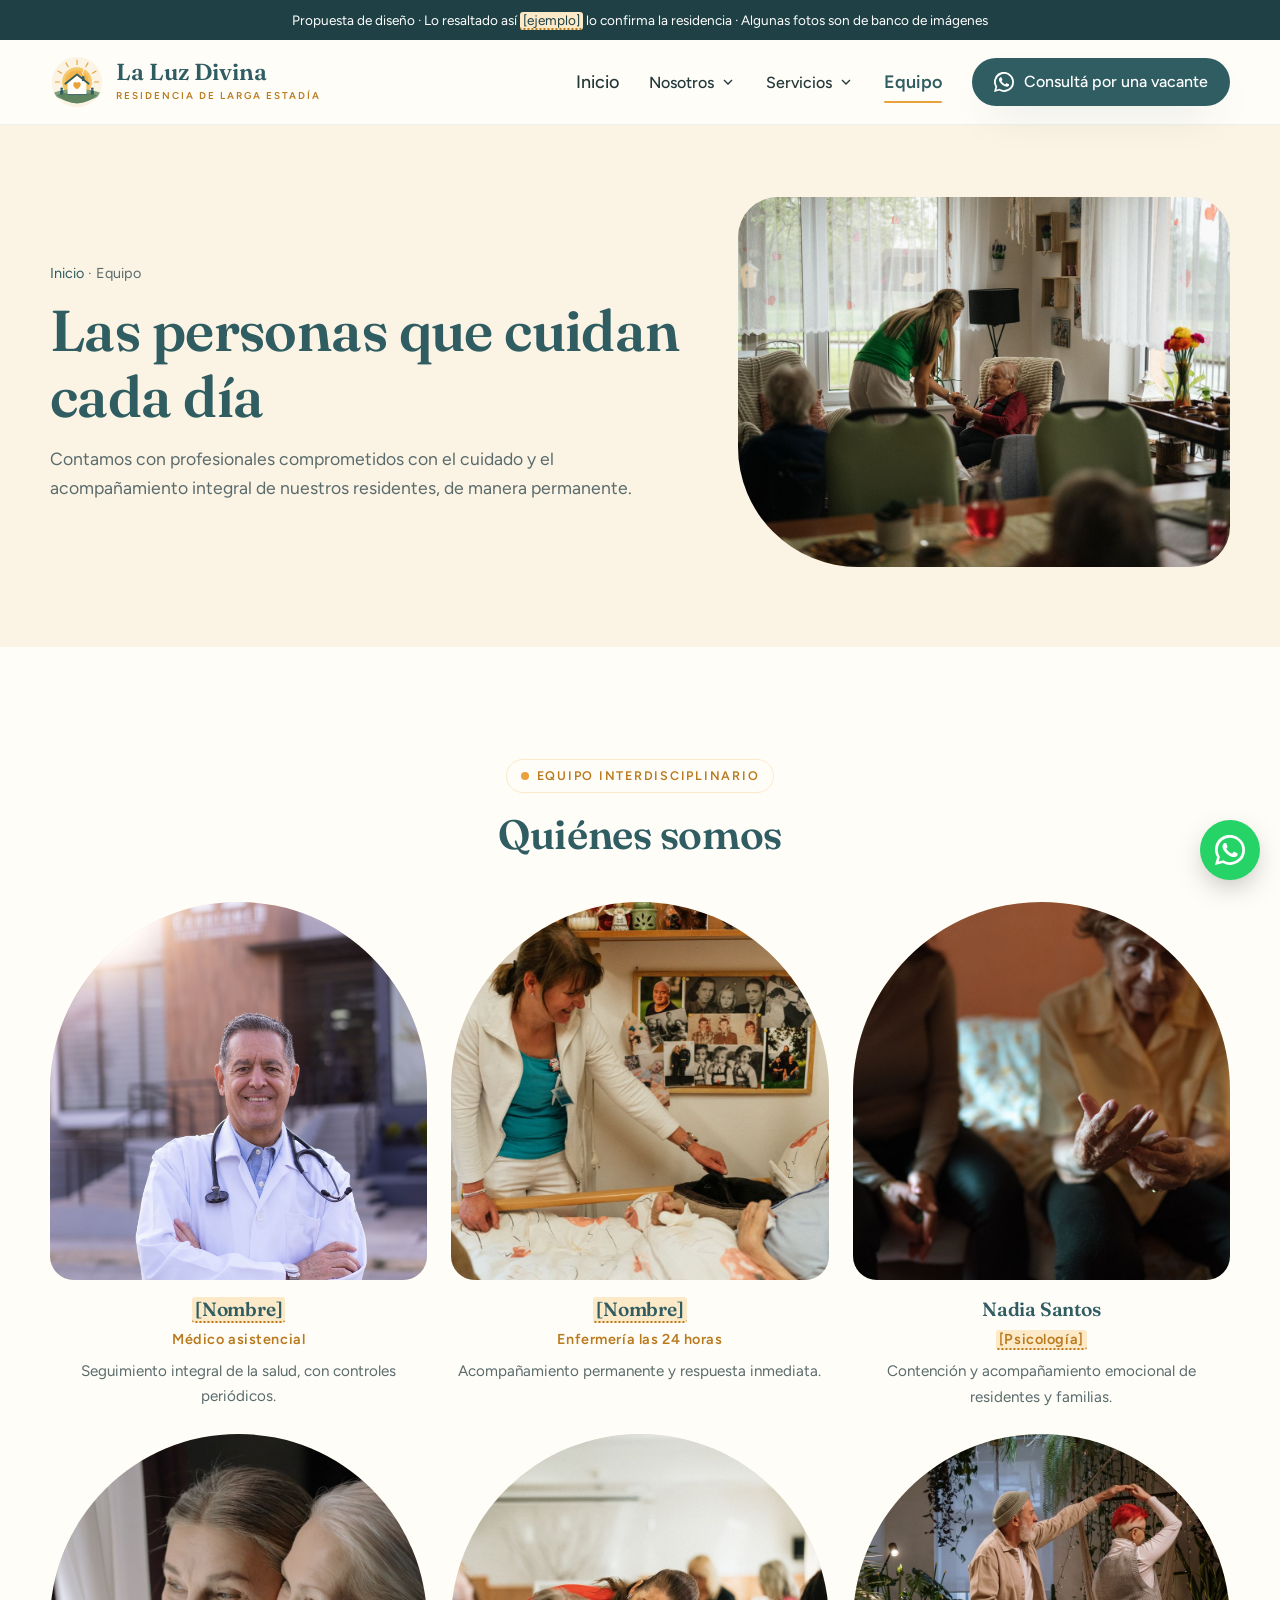
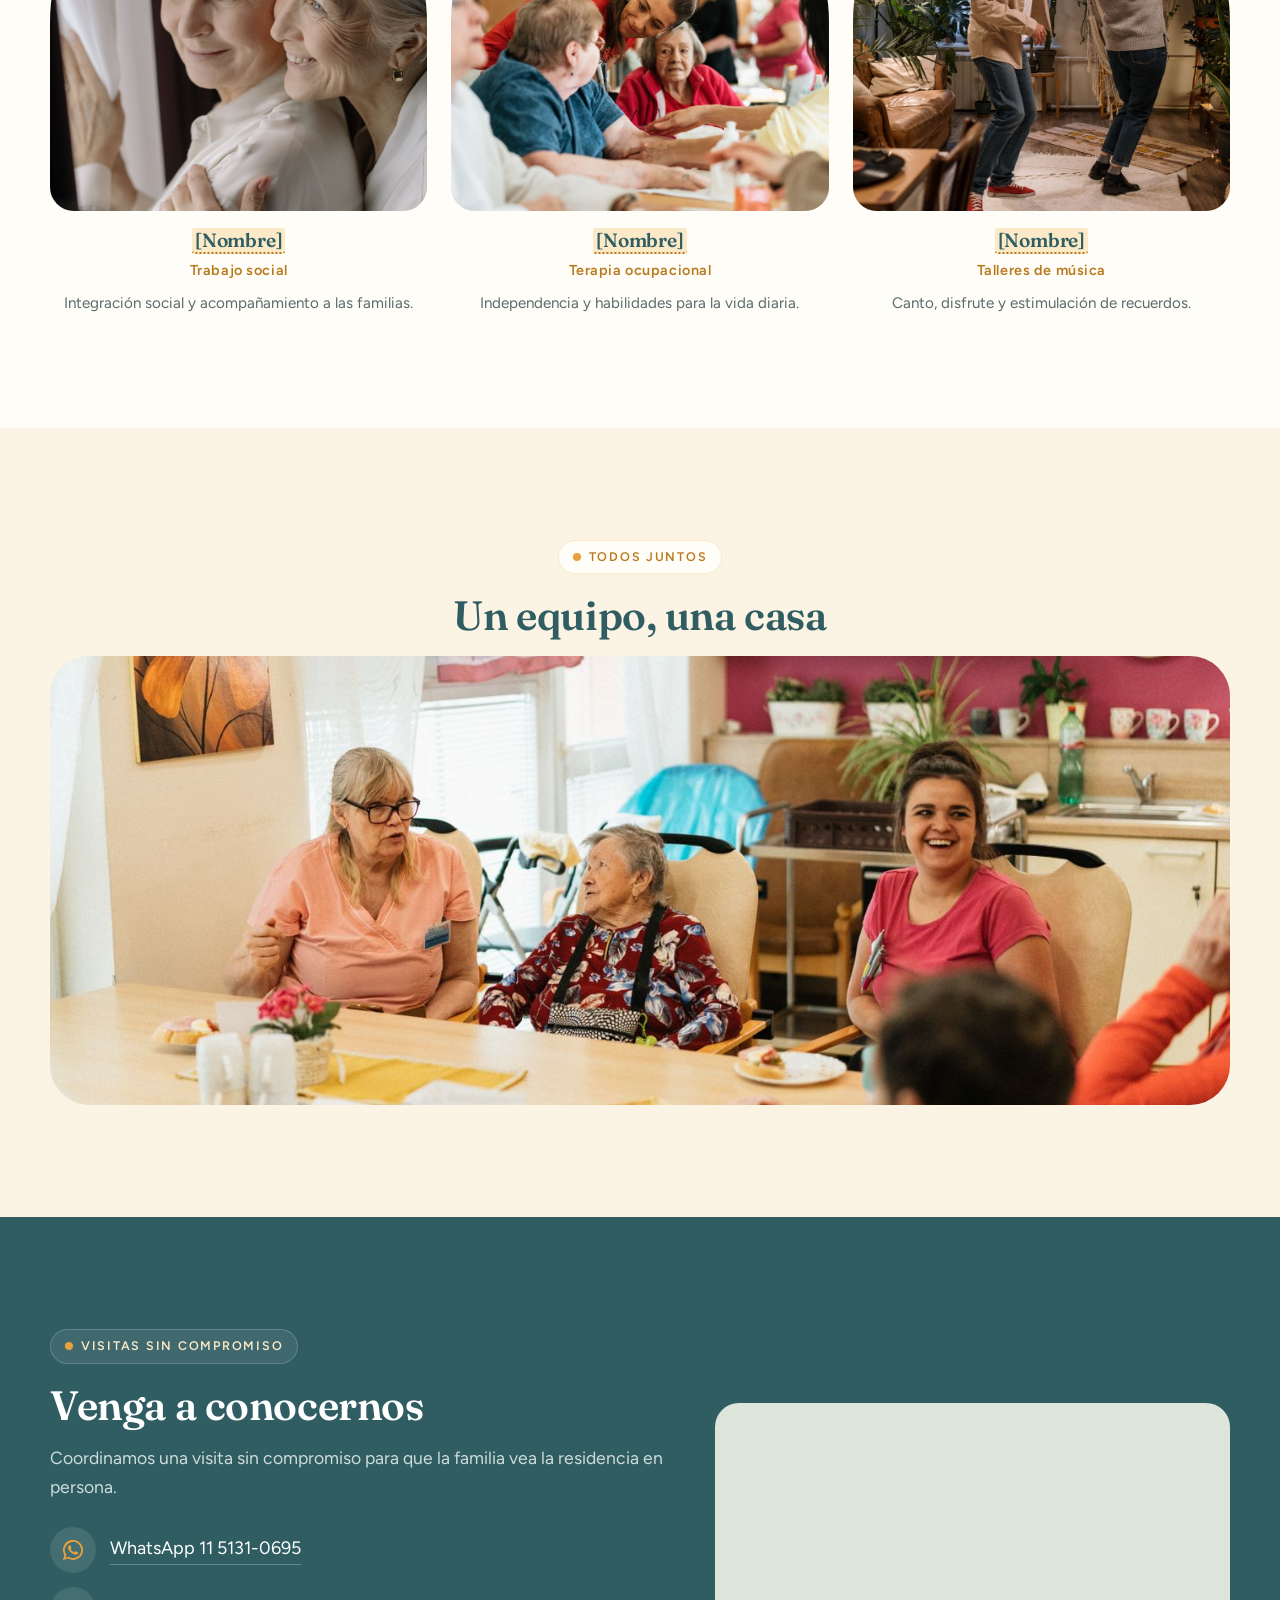
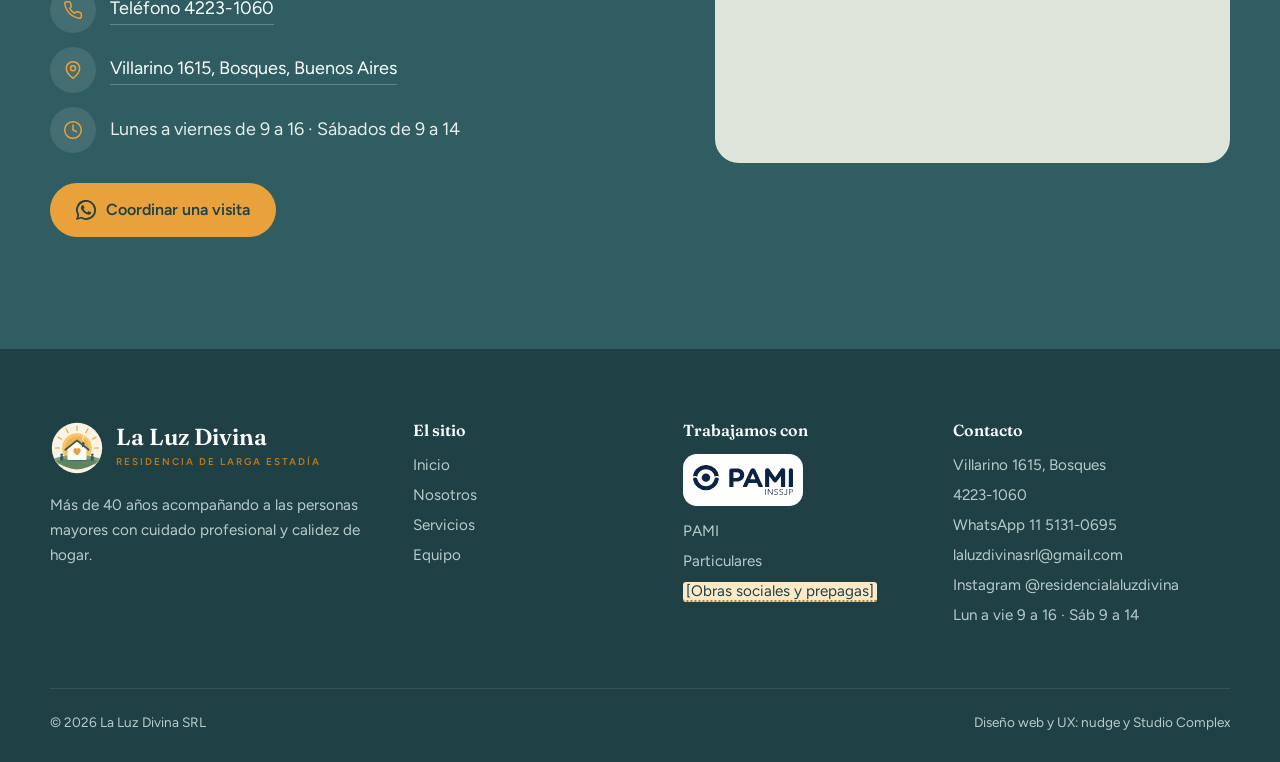
==== commit 0a4661f2: "Actualiza la vista previa" ====
--- a/equipo.html
+++ b/equipo.html
@@ -10,10 +10,10 @@
 <link rel="preconnect" href="https://fonts.googleapis.com">
 <link rel="preconnect" href="https://fonts.gstatic.com" crossorigin>
 <link href="https://fonts.googleapis.com/css2?family=Figtree:wght@400;500;600;700&family=Fraunces:opsz,wght@9..144,500;9..144,600&display=swap" rel="stylesheet">
-<link rel="stylesheet" href="css/estilos.css">
+<link rel="stylesheet" href="css/estilos.css?v=64e0ae64">
 </head>
 <body>
-<div class="aviso-propuesta">Propuesta de diseño · Lo resaltado así <mark class="dato">[ejemplo]</mark> lo confirma la residencia · Fotos de banco de imágenes</div>
+<div class="aviso-propuesta">Propuesta de diseño · Lo resaltado así <mark class="dato">[ejemplo]</mark> lo confirma la residencia · Algunas fotos son de banco de imágenes</div>
 <header class="encabezado">
   <div class="contenedor">
     <a class="marca" href="index.html" aria-label="La Luz Divina, inicio">
@@ -23,7 +23,7 @@
     <nav class="menu" aria-label="Principal"><a href="index.html">Inicio</a><div class="menu-mega"><button class="mega-boton" type="button" aria-expanded="false" aria-controls="mega-nosotros">Nosotros <svg class="mega-flecha" viewBox="0 0 24 24" fill="none" stroke="currentColor" stroke-width="2" aria-hidden="true"><path d="m6 9 6 6 6-6"/></svg></button><div class="mega-panel" id="mega-nosotros"><div class="contenedor mega-grid">
       <div class="mega-col mega-col--doble"><p class="mega-titulo">La residencia</p><div class="mega-items"><a class="mega-item" href="nosotros.html#quienes"><span class="ico-circ"><svg viewBox="0 0 24 24" fill="none" stroke="currentColor" stroke-width="1.8" stroke-linecap="round" stroke-linejoin="round" aria-hidden="true"><path d="m3 10 9-7 9 7v10a2 2 0 0 1-2 2H5a2 2 0 0 1-2-2z"/><path d="M9 22V12h6v10"/></svg></span><span><b>Quiénes somos</b><small>69 plazas y un equipo interdisciplinario</small></span></a><a class="mega-item" href="nosotros.html#mision"><span class="ico-circ"><svg viewBox="0 0 24 24" fill="none" stroke="currentColor" stroke-width="1.8" stroke-linecap="round" stroke-linejoin="round" aria-hidden="true"><path d="M19 14c1.5-1.5 3-3.2 3-5.5A5.5 5.5 0 0 0 16.5 3c-1.8 0-3 .5-4.5 2-1.5-1.5-2.7-2-4.5-2A5.5 5.5 0 0 0 2 8.5c0 2.3 1.5 4 3 5.5l7 7Z"/></svg></span><span><b>Misión y objetivos</b><small>Un cuidado centrado en la persona</small></span></a><a class="mega-item" href="nosotros.html#instalaciones"><span class="ico-circ"><svg viewBox="0 0 24 24" fill="none" stroke="currentColor" stroke-width="1.8" stroke-linecap="round" stroke-linejoin="round" aria-hidden="true"><path d="M2 4v16M2 8h18a2 2 0 0 1 2 2v10M2 17h20M6 8v9"/></svg></span><span><b>Instalaciones</b><small>Habitaciones, comedor, patio y cocina</small></span></a><a class="mega-item" href="nosotros.html#familias"><span class="ico-circ"><svg viewBox="0 0 24 24" fill="none" stroke="currentColor" stroke-width="1.8" stroke-linecap="round" stroke-linejoin="round" aria-hidden="true"><path d="M16 21v-2a4 4 0 0 0-4-4H6a4 4 0 0 0-4 4v2"/><circle cx="9" cy="7" r="4"/><path d="M22 21v-2a4 4 0 0 0-3-3.87"/><path d="M16 3.13a4 4 0 0 1 0 7.75"/></svg></span><span><b>Las familias</b><small>Lo que nos cuentan quienes nos eligen</small></span></a></div></div>
       <a class="mega-destacado" href="nosotros.html#instalaciones">
-        <img src="img/fotos/18459207.jpg" alt="" loading="lazy">
+        <img src="img/fotos/real-parque-edificio.jpg" alt="" loading="lazy">
         <span class="mega-destacado-txt"><b>69 plazas habilitadas</b><small>Prestadores de PAMI · Enfermería las 24 horas</small></span>
       </a>
       <div class="mega-cta"><p class="mega-titulo">¿Querés conocernos?</p><p>Coordinamos una visita sin compromiso para que la familia vea la residencia en persona.</p>
@@ -72,20 +72,21 @@
   </div>
 </section>
 
-<section class="seccion seccion--teal">
+<section class="seccion seccion--teal" id="contacto">
   <div class="contenedor cierre">
     <div>
       <span class="etiqueta">Visitas sin compromiso</span>
       <h2>Venga a conocernos</h2>
       <p class="intro" style="color:#CFDCDC">Coordinamos una visita sin compromiso para que la familia vea la residencia en persona.</p>
       <ul class="contacto-lista">
-        <li><span class="ico-circ"><svg viewBox="0 0 24 24" fill="currentColor" aria-hidden="true"><path d="M17.5 14.4c-.3-.1-1.8-.9-2-1-.3-.1-.5-.1-.7.1-.2.3-.8 1-.9 1.2-.2.2-.3.2-.6.1-.3-.1-1.3-.5-2.4-1.5-.9-.8-1.5-1.8-1.7-2.1-.2-.3 0-.5.1-.6l.4-.5c.2-.2.2-.3.3-.5.1-.2 0-.4 0-.5l-.9-2.2c-.2-.6-.5-.5-.7-.5h-.6c-.2 0-.5.1-.8.4-.3.3-1 1-1 2.5s1.1 2.9 1.2 3.1c.1.2 2.1 3.2 5.1 4.5.7.3 1.3.5 1.7.6.7.2 1.4.2 1.9.1.6-.1 1.8-.7 2-1.4.2-.7.2-1.3.2-1.4-.1-.1-.3-.2-.6-.3ZM12 21.8c-1.8 0-3.5-.5-5-1.4l-.4-.2-3.7 1 1-3.6-.2-.4A9.8 9.8 0 1 1 12 21.8Zm8.4-18.2A11.8 11.8 0 0 0 1.7 17.8L0 24l6.3-1.7A11.8 11.8 0 0 0 24 12c0-3.2-1.2-6.1-3.6-8.4Z"/></svg></span><span>WhatsApp <mark class="dato">[completar]</mark></span></li>
-        <li><span class="ico-circ"><svg viewBox="0 0 24 24" fill="none" stroke="currentColor" stroke-width="1.8" stroke-linecap="round" stroke-linejoin="round" aria-hidden="true"><path d="M22 16.92v3a2 2 0 0 1-2.18 2 19.8 19.8 0 0 1-8.63-3.07 19.5 19.5 0 0 1-6-6 19.8 19.8 0 0 1-3.07-8.67A2 2 0 0 1 4.11 2h3a2 2 0 0 1 2 1.72c.13.96.36 1.9.7 2.81a2 2 0 0 1-.45 2.11L8.09 9.91a16 16 0 0 0 6 6l1.27-1.27a2 2 0 0 1 2.11-.45c.91.34 1.85.57 2.81.7A2 2 0 0 1 22 16.92Z"/></svg></span><span>Teléfono <mark class="dato">[completar]</mark></span></li>
-        <li><span class="ico-circ"><svg viewBox="0 0 24 24" fill="none" stroke="currentColor" stroke-width="1.8" stroke-linecap="round" stroke-linejoin="round" aria-hidden="true"><path d="M20 10c0 6-8 12-8 12s-8-6-8-12a8 8 0 0 1 16 0Z"/><circle cx="12" cy="10" r="3"/></svg></span><span><mark class="dato">[Dirección, localidad]</mark></span></li>
+        <li><span class="ico-circ"><svg viewBox="0 0 24 24" fill="currentColor" aria-hidden="true"><path d="M17.5 14.4c-.3-.1-1.8-.9-2-1-.3-.1-.5-.1-.7.1-.2.3-.8 1-.9 1.2-.2.2-.3.2-.6.1-.3-.1-1.3-.5-2.4-1.5-.9-.8-1.5-1.8-1.7-2.1-.2-.3 0-.5.1-.6l.4-.5c.2-.2.2-.3.3-.5.1-.2 0-.4 0-.5l-.9-2.2c-.2-.6-.5-.5-.7-.5h-.6c-.2 0-.5.1-.8.4-.3.3-1 1-1 2.5s1.1 2.9 1.2 3.1c.1.2 2.1 3.2 5.1 4.5.7.3 1.3.5 1.7.6.7.2 1.4.2 1.9.1.6-.1 1.8-.7 2-1.4.2-.7.2-1.3.2-1.4-.1-.1-.3-.2-.6-.3ZM12 21.8c-1.8 0-3.5-.5-5-1.4l-.4-.2-3.7 1 1-3.6-.2-.4A9.8 9.8 0 1 1 12 21.8Zm8.4-18.2A11.8 11.8 0 0 0 1.7 17.8L0 24l6.3-1.7A11.8 11.8 0 0 0 24 12c0-3.2-1.2-6.1-3.6-8.4Z"/></svg></span><a href="https://wa.me/5491151310695" target="_blank" rel="noopener">WhatsApp 11 5131-0695</a></li>
+        <li><span class="ico-circ"><svg viewBox="0 0 24 24" fill="none" stroke="currentColor" stroke-width="1.8" stroke-linecap="round" stroke-linejoin="round" aria-hidden="true"><path d="M22 16.92v3a2 2 0 0 1-2.18 2 19.8 19.8 0 0 1-8.63-3.07 19.5 19.5 0 0 1-6-6 19.8 19.8 0 0 1-3.07-8.67A2 2 0 0 1 4.11 2h3a2 2 0 0 1 2 1.72c.13.96.36 1.9.7 2.81a2 2 0 0 1-.45 2.11L8.09 9.91a16 16 0 0 0 6 6l1.27-1.27a2 2 0 0 1 2.11-.45c.91.34 1.85.57 2.81.7A2 2 0 0 1 22 16.92Z"/></svg></span><a href="tel:+541142231060">Teléfono 4223-1060</a></li>
+        <li><span class="ico-circ"><svg viewBox="0 0 24 24" fill="none" stroke="currentColor" stroke-width="1.8" stroke-linecap="round" stroke-linejoin="round" aria-hidden="true"><path d="M20 10c0 6-8 12-8 12s-8-6-8-12a8 8 0 0 1 16 0Z"/><circle cx="12" cy="10" r="3"/></svg></span><a href="https://www.google.com/maps/search/?api=1&query=Villarino+1615,+Bosques,+Buenos+Aires" target="_blank" rel="noopener">Villarino 1615, Bosques, Buenos Aires</a></li>
+        <li><span class="ico-circ"><svg viewBox="0 0 24 24" fill="none" stroke="currentColor" stroke-width="1.8" stroke-linecap="round" stroke-linejoin="round" aria-hidden="true"><circle cx="12" cy="12" r="10"/><path d="M12 6v6l4 2"/></svg></span><span>Lunes a viernes de 9 a 16 · Sábados de 9 a 14</span></li>
       </ul>
       <div class="botones"><a class="btn btn--oro" href="#whatsapp"><svg viewBox="0 0 24 24" fill="currentColor" aria-hidden="true"><path d="M17.5 14.4c-.3-.1-1.8-.9-2-1-.3-.1-.5-.1-.7.1-.2.3-.8 1-.9 1.2-.2.2-.3.2-.6.1-.3-.1-1.3-.5-2.4-1.5-.9-.8-1.5-1.8-1.7-2.1-.2-.3 0-.5.1-.6l.4-.5c.2-.2.2-.3.3-.5.1-.2 0-.4 0-.5l-.9-2.2c-.2-.6-.5-.5-.7-.5h-.6c-.2 0-.5.1-.8.4-.3.3-1 1-1 2.5s1.1 2.9 1.2 3.1c.1.2 2.1 3.2 5.1 4.5.7.3 1.3.5 1.7.6.7.2 1.4.2 1.9.1.6-.1 1.8-.7 2-1.4.2-.7.2-1.3.2-1.4-.1-.1-.3-.2-.6-.3ZM12 21.8c-1.8 0-3.5-.5-5-1.4l-.4-.2-3.7 1 1-3.6-.2-.4A9.8 9.8 0 1 1 12 21.8Zm8.4-18.2A11.8 11.8 0 0 0 1.7 17.8L0 24l6.3-1.7A11.8 11.8 0 0 0 24 12c0-3.2-1.2-6.1-3.6-8.4Z"/></svg> Coordinar una visita</a></div>
     </div>
-    <div class="mapa" role="img" aria-label="Mapa con la ubicación"><span class="pin"><svg viewBox="0 0 24 24" fill="none" stroke="currentColor" stroke-width="1.8" stroke-linecap="round" stroke-linejoin="round" aria-hidden="true"><path d="M20 10c0 6-8 12-8 12s-8-6-8-12a8 8 0 0 1 16 0Z"/><circle cx="12" cy="10" r="3"/></svg> La Luz Divina · mapa de Google</span></div>
+    <div class="mapa"><iframe title="Mapa: Villarino 1615, Bosques" src="https://www.google.com/maps?q=Villarino+1615,+Bosques,+Buenos+Aires&amp;hl=es&amp;output=embed" loading="lazy" referrerpolicy="no-referrer-when-downgrade" allowfullscreen></iframe></div>
   </div>
 </section>
 </main>
@@ -98,7 +99,7 @@
     <div><h4>El sitio</h4><ul><li><a href="index.html">Inicio</a></li><li><a href="nosotros.html">Nosotros</a></li><li><a href="servicios.html">Servicios</a></li><li><a href="equipo.html">Equipo</a></li></ul></div>
     <div><h4>Trabajamos con</h4><span class="sello-pami sello-pami--pie"><img class="logo-pami" src="img/pami.svg" alt="PAMI" width="92" height="28"></span><ul style="margin-top:14px"><li>PAMI</li><li>Particulares</li><li><mark class="dato">[Obras sociales y prepagas]</mark></li></ul></div>
     <div><h4>Contacto</h4><ul>
-      <li><mark class="dato">[Dirección]</mark></li><li><mark class="dato">[Teléfono]</mark></li><li><mark class="dato">[WhatsApp]</mark></li><li>laluzdivinasrl@gmail.com</li></ul></div>
+      <li><a href="https://www.google.com/maps/search/?api=1&query=Villarino+1615,+Bosques,+Buenos+Aires" target="_blank" rel="noopener">Villarino 1615, Bosques</a></li><li><a href="tel:+541142231060">4223-1060</a></li><li><a href="https://wa.me/5491151310695" target="_blank" rel="noopener">WhatsApp 11 5131-0695</a></li><li><a href="mailto:laluzdivinasrl@gmail.com">laluzdivinasrl@gmail.com</a></li><li><a href="https://www.instagram.com/residencialaluzdivina/" target="_blank" rel="noopener">Instagram @residencialaluzdivina</a></li><li>Lun a vie 9 a 16 · Sáb 9 a 14</li></ul></div>
     <div class="legal"><span>© 2026 La Luz Divina SRL</span><span>Diseño web y UX: <a href="https://nudge.com.ar" target="_blank" rel="noopener">nudge</a> y <a href="https://studiocomplex.com.ar" target="_blank" rel="noopener">Studio Complex</a></span></div>
   </div>
 </footer>
@@ -153,7 +154,7 @@
     <button class="btn btn--borde" type="button" data-cerrar>Volver al sitio</button>
   </div>
 </dialog>
-<script src="js/consulta.js" defer></script>
-<script src="js/menu.js" defer></script>
+<script src="js/consulta.js?v=64e0ae64" defer></script>
+<script src="js/menu.js?v=64e0ae64" defer></script>
 </body>
 </html>
--- a/css/estilos.css
+++ b/css/estilos.css
@@ -365,3 +365,47 @@
 .encabezado .mega-panel .contenedor.mega-grid{display:grid;height:auto;align-items:start;justify-content:stretch}
 .menu-celu .sub-celu summary{width:auto;height:auto;background:none;display:flex;justify-content:space-between;color:var(--texto)}
 .menu-celu .sub-celu[open] summary{color:var(--teal)}
+
+/* Tarjetas de servicio clickeables + popup */
+.servicio{position:relative;cursor:pointer}
+.servicio-mas{margin-top:auto;align-self:flex-start;background:rgba(255,255,255,.1);border:0;border-radius:999px;padding:8px 14px;font:600 .85rem var(--sans);color:var(--oro);cursor:pointer;transition:background .15s}
+.servicio-mas::after{content:"";position:absolute;inset:0;border-radius:var(--radio)}
+.servicio:hover .servicio-mas{background:rgba(255,255,255,.18)}
+.servicio-mas:focus-visible{outline:3px solid var(--oro);outline-offset:3px}
+.servicio--destacado .servicio-mas{background:rgba(255,255,255,.4);color:var(--teal-900)}
+.servicio-modal{border:0;padding:0;margin:auto;border-radius:28px;width:min(860px,calc(100% - 24px));max-height:calc(100dvh - 24px);background:var(--blanco);color:var(--texto);box-shadow:0 30px 80px -20px rgba(31,65,69,.55);overflow:auto}
+.servicio-modal[open]{display:grid;grid-template-columns:1fr 1.1fr;animation:consulta-in .22s ease-out}
+.servicio-modal::backdrop{background:rgba(31,65,69,.55);backdrop-filter:blur(3px)}
+.sm-foto{position:relative;margin:0;min-height:420px}
+.sm-foto img{position:absolute;inset:0;width:100%;height:100%;object-fit:cover}
+.sm-icono{position:absolute;left:22px;bottom:22px;width:60px;height:60px;background:var(--blanco);color:var(--teal);box-shadow:var(--sombra)}
+.sm-icono svg{width:28px;height:28px}
+.sm-cuerpo{padding:clamp(26px,4vw,44px);display:flex;flex-direction:column}
+.sm-cuerpo .etiqueta{align-self:flex-start;margin-bottom:12px}
+.sm-cuerpo h2{font-size:clamp(1.6rem,3vw,2.2rem);padding-right:36px}
+.sm-bajada{font-size:1.1rem;color:var(--teal);font-weight:500;margin-top:10px;line-height:1.5}
+.sm-info{color:var(--texto-suave);margin-top:14px;line-height:1.65}
+.sm-acciones{margin-top:auto;padding-top:28px;display:flex;flex-wrap:wrap;align-items:center;justify-content:space-between;gap:16px}
+.sm-nav{display:flex;align-items:center;gap:10px;font-size:.85rem;color:var(--texto-suave)}
+.sm-flecha{width:40px;height:40px;border-radius:50%;border:1.5px solid #DCE5E5;background:#fff;color:var(--teal);font-size:1.1rem;cursor:pointer}
+.sm-flecha:hover{border-color:var(--teal)}
+.servicio-modal .consulta-cerrar{z-index:2}
+@media (max-width:720px){
+  .servicio-modal[open]{grid-template-columns:1fr}
+  .sm-foto{min-height:220px}
+  .sm-acciones .btn{width:100%;justify-content:center}
+  .sm-nav{width:100%;justify-content:center}
+}
+/* «Ver más» discreto: link de texto, sin botón */
+.servicio-mas{background:none!important;padding:0;margin-top:auto;font-size:.82rem;font-weight:500;color:rgba(255,255,255,.6);letter-spacing:.02em;border-radius:0}
+.servicio-mas span{display:inline-block;margin-left:4px;transition:transform .2s}
+.servicio:hover .servicio-mas{color:var(--oro)}
+.servicio:hover .servicio-mas span{transform:translateX(3px)}
+.servicio--destacado .servicio-mas{color:rgba(31,65,69,.65)}
+.servicio--destacado:hover .servicio-mas{color:var(--teal-900)}
+/* Mapa real y datos de contacto con link */
+.mapa{background:#DDE5DA;overflow:hidden;min-height:360px}
+.mapa iframe{position:absolute;inset:0;width:100%;height:100%;border:0}
+.contacto-lista a{color:#fff;text-decoration:none;border-bottom:1px solid rgba(255,255,255,.25)}
+.contacto-lista a:hover{border-bottom-color:var(--oro)}
+.pie ul li{line-height:1.45}
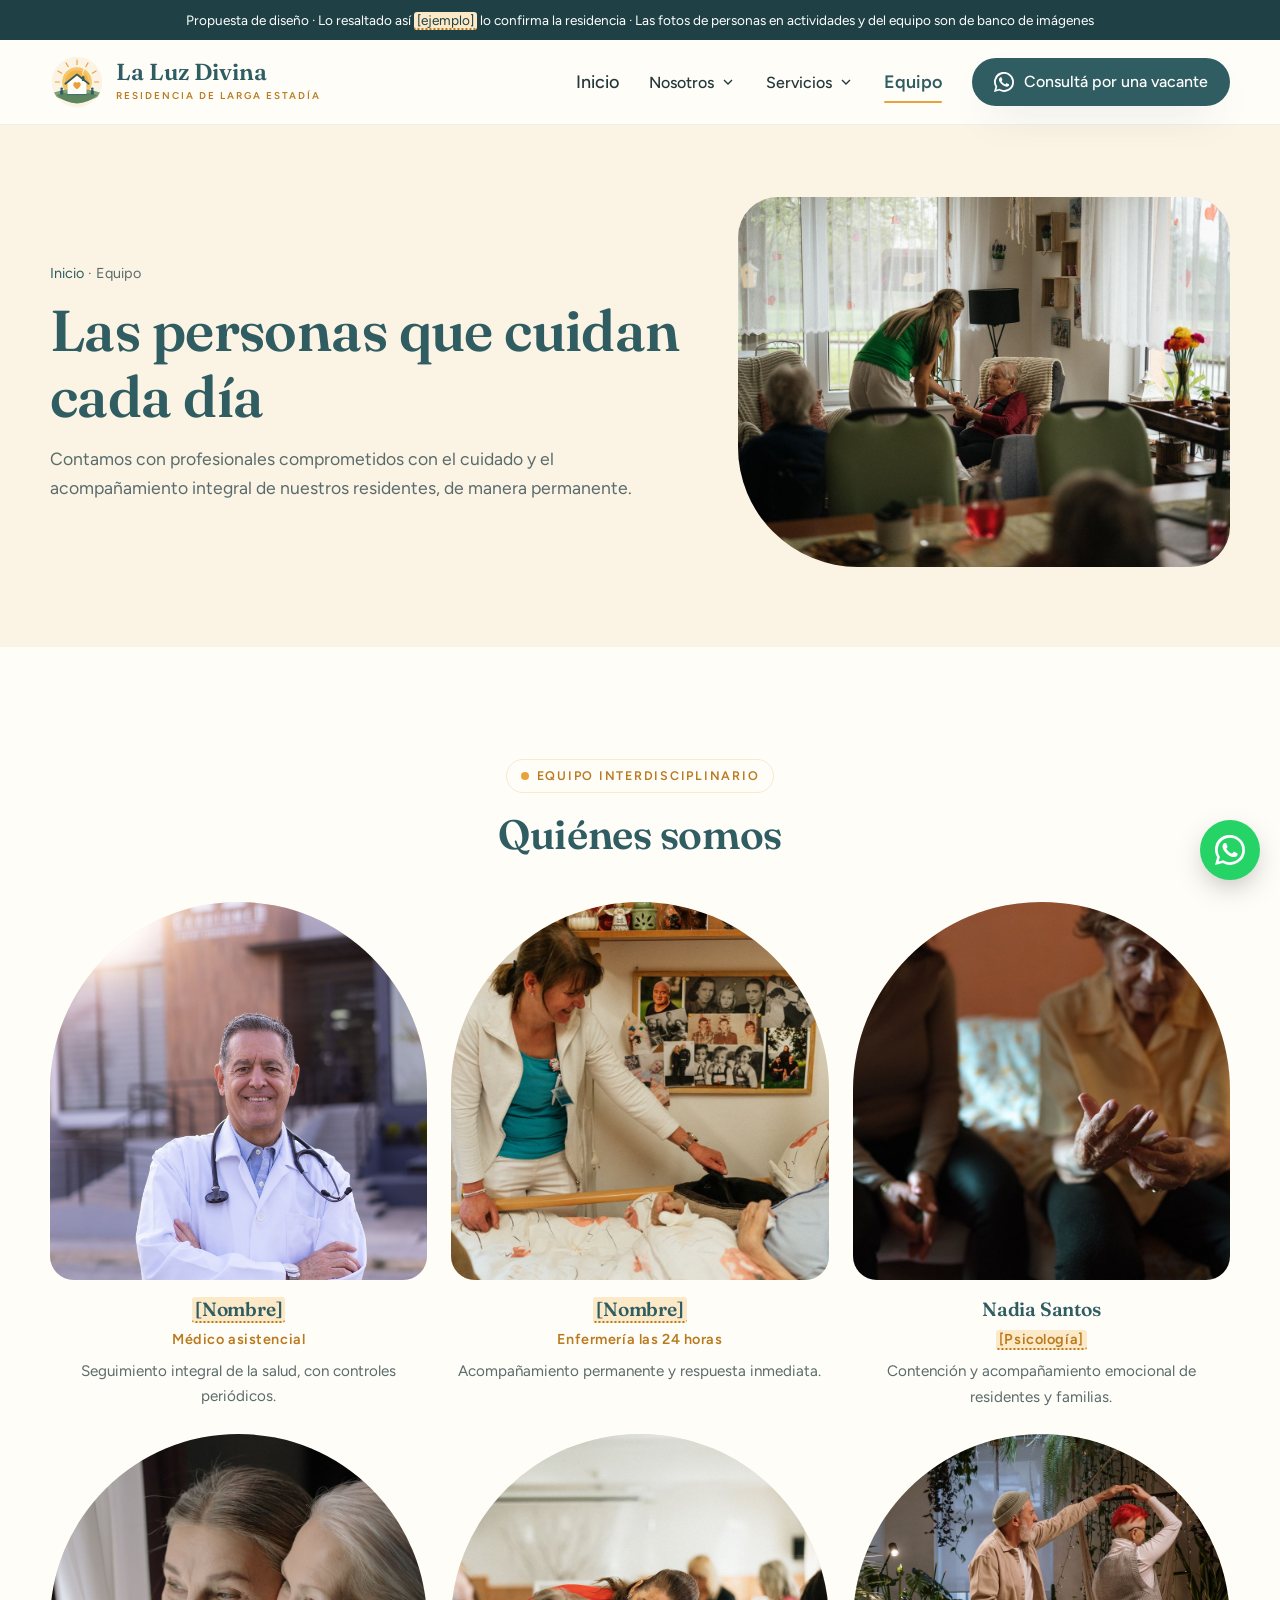
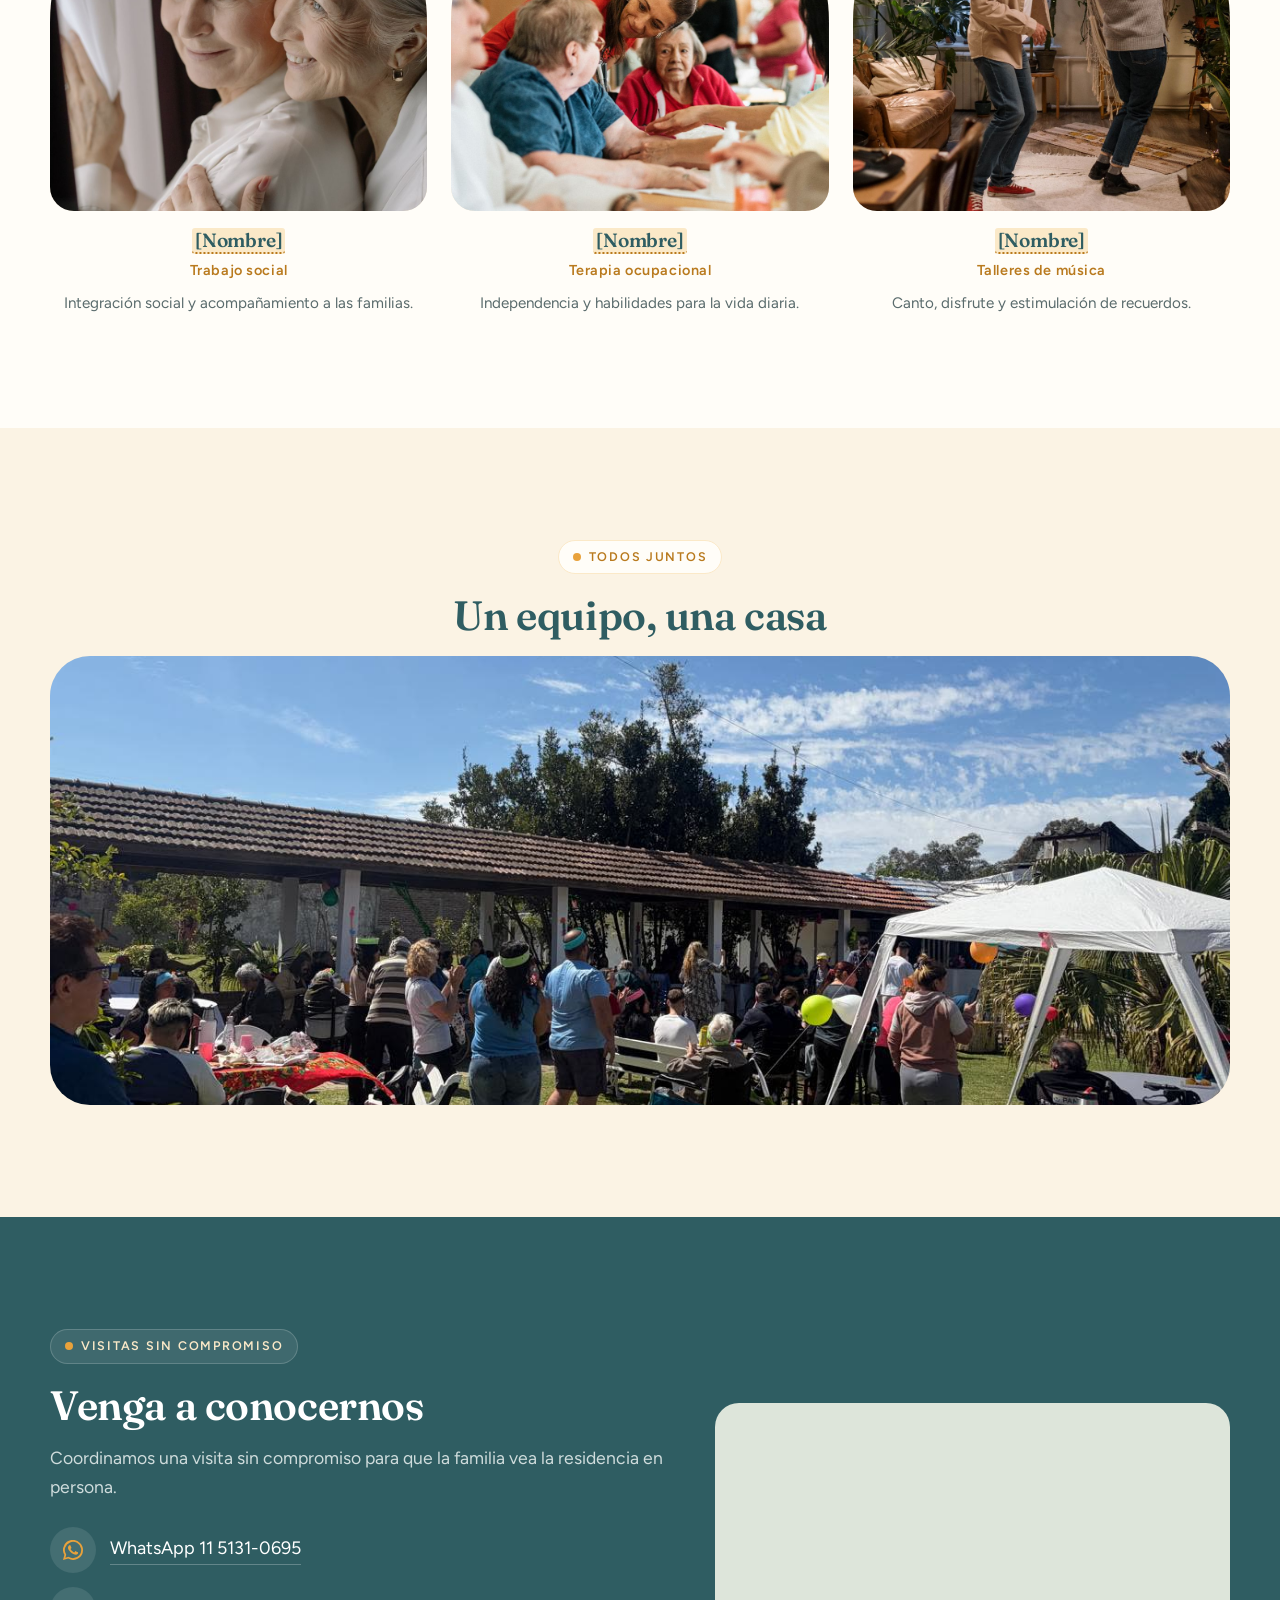
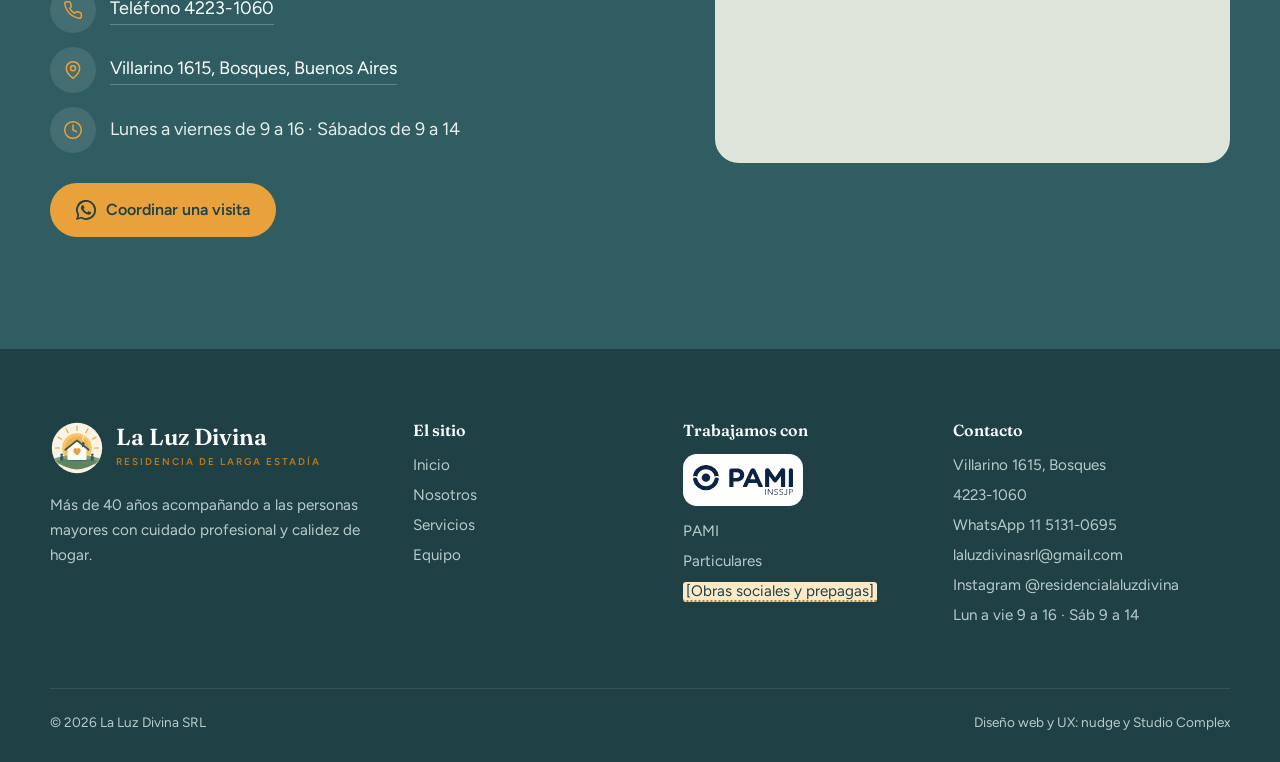
==== commit bec9d2be: "Actualiza la vista previa" ====
--- a/equipo.html
+++ b/equipo.html
@@ -13,7 +13,7 @@
 <link rel="stylesheet" href="css/estilos.css?v=64e0ae64">
 </head>
 <body>
-<div class="aviso-propuesta">Propuesta de diseño · Lo resaltado así <mark class="dato">[ejemplo]</mark> lo confirma la residencia · Algunas fotos son de banco de imágenes</div>
+<div class="aviso-propuesta">Propuesta de diseño · Lo resaltado así <mark class="dato">[ejemplo]</mark> lo confirma la residencia · Las fotos de personas en actividades y del equipo son de banco de imágenes</div>
 <header class="encabezado">
   <div class="contenedor">
     <a class="marca" href="index.html" aria-label="La Luz Divina, inicio">
@@ -23,7 +23,7 @@
     <nav class="menu" aria-label="Principal"><a href="index.html">Inicio</a><div class="menu-mega"><button class="mega-boton" type="button" aria-expanded="false" aria-controls="mega-nosotros">Nosotros <svg class="mega-flecha" viewBox="0 0 24 24" fill="none" stroke="currentColor" stroke-width="2" aria-hidden="true"><path d="m6 9 6 6 6-6"/></svg></button><div class="mega-panel" id="mega-nosotros"><div class="contenedor mega-grid">
       <div class="mega-col mega-col--doble"><p class="mega-titulo">La residencia</p><div class="mega-items"><a class="mega-item" href="nosotros.html#quienes"><span class="ico-circ"><svg viewBox="0 0 24 24" fill="none" stroke="currentColor" stroke-width="1.8" stroke-linecap="round" stroke-linejoin="round" aria-hidden="true"><path d="m3 10 9-7 9 7v10a2 2 0 0 1-2 2H5a2 2 0 0 1-2-2z"/><path d="M9 22V12h6v10"/></svg></span><span><b>Quiénes somos</b><small>69 plazas y un equipo interdisciplinario</small></span></a><a class="mega-item" href="nosotros.html#mision"><span class="ico-circ"><svg viewBox="0 0 24 24" fill="none" stroke="currentColor" stroke-width="1.8" stroke-linecap="round" stroke-linejoin="round" aria-hidden="true"><path d="M19 14c1.5-1.5 3-3.2 3-5.5A5.5 5.5 0 0 0 16.5 3c-1.8 0-3 .5-4.5 2-1.5-1.5-2.7-2-4.5-2A5.5 5.5 0 0 0 2 8.5c0 2.3 1.5 4 3 5.5l7 7Z"/></svg></span><span><b>Misión y objetivos</b><small>Un cuidado centrado en la persona</small></span></a><a class="mega-item" href="nosotros.html#instalaciones"><span class="ico-circ"><svg viewBox="0 0 24 24" fill="none" stroke="currentColor" stroke-width="1.8" stroke-linecap="round" stroke-linejoin="round" aria-hidden="true"><path d="M2 4v16M2 8h18a2 2 0 0 1 2 2v10M2 17h20M6 8v9"/></svg></span><span><b>Instalaciones</b><small>Habitaciones, comedor, patio y cocina</small></span></a><a class="mega-item" href="nosotros.html#familias"><span class="ico-circ"><svg viewBox="0 0 24 24" fill="none" stroke="currentColor" stroke-width="1.8" stroke-linecap="round" stroke-linejoin="round" aria-hidden="true"><path d="M16 21v-2a4 4 0 0 0-4-4H6a4 4 0 0 0-4 4v2"/><circle cx="9" cy="7" r="4"/><path d="M22 21v-2a4 4 0 0 0-3-3.87"/><path d="M16 3.13a4 4 0 0 1 0 7.75"/></svg></span><span><b>Las familias</b><small>Lo que nos cuentan quienes nos eligen</small></span></a></div></div>
       <a class="mega-destacado" href="nosotros.html#instalaciones">
-        <img src="img/fotos/real-parque-edificio.jpg" alt="" loading="lazy">
+        <img src="img/fotos/nadia-festejo.jpg" alt="" loading="lazy">
         <span class="mega-destacado-txt"><b>69 plazas habilitadas</b><small>Prestadores de PAMI · Enfermería las 24 horas</small></span>
       </a>
       <div class="mega-cta"><p class="mega-titulo">¿Querés conocernos?</p><p>Coordinamos una visita sin compromiso para que la familia vea la residencia en persona.</p>
@@ -68,7 +68,7 @@
   <div class="contenedor centrado">
     <span class="etiqueta">Todos juntos</span>
     <h2>Un equipo, una casa</h2>
-    <figure class="foto con-img foto-grupal"><img src="img/fotos/18459207.jpg" alt="Equipo y residentes compartiendo la mesa" loading="lazy"></figure>
+    <figure class="foto con-img foto-grupal"><img src="img/fotos/nadia-festejo.jpg" alt="Equipo, residentes y familias en un festejo" loading="lazy"></figure>
   </div>
 </section>
 
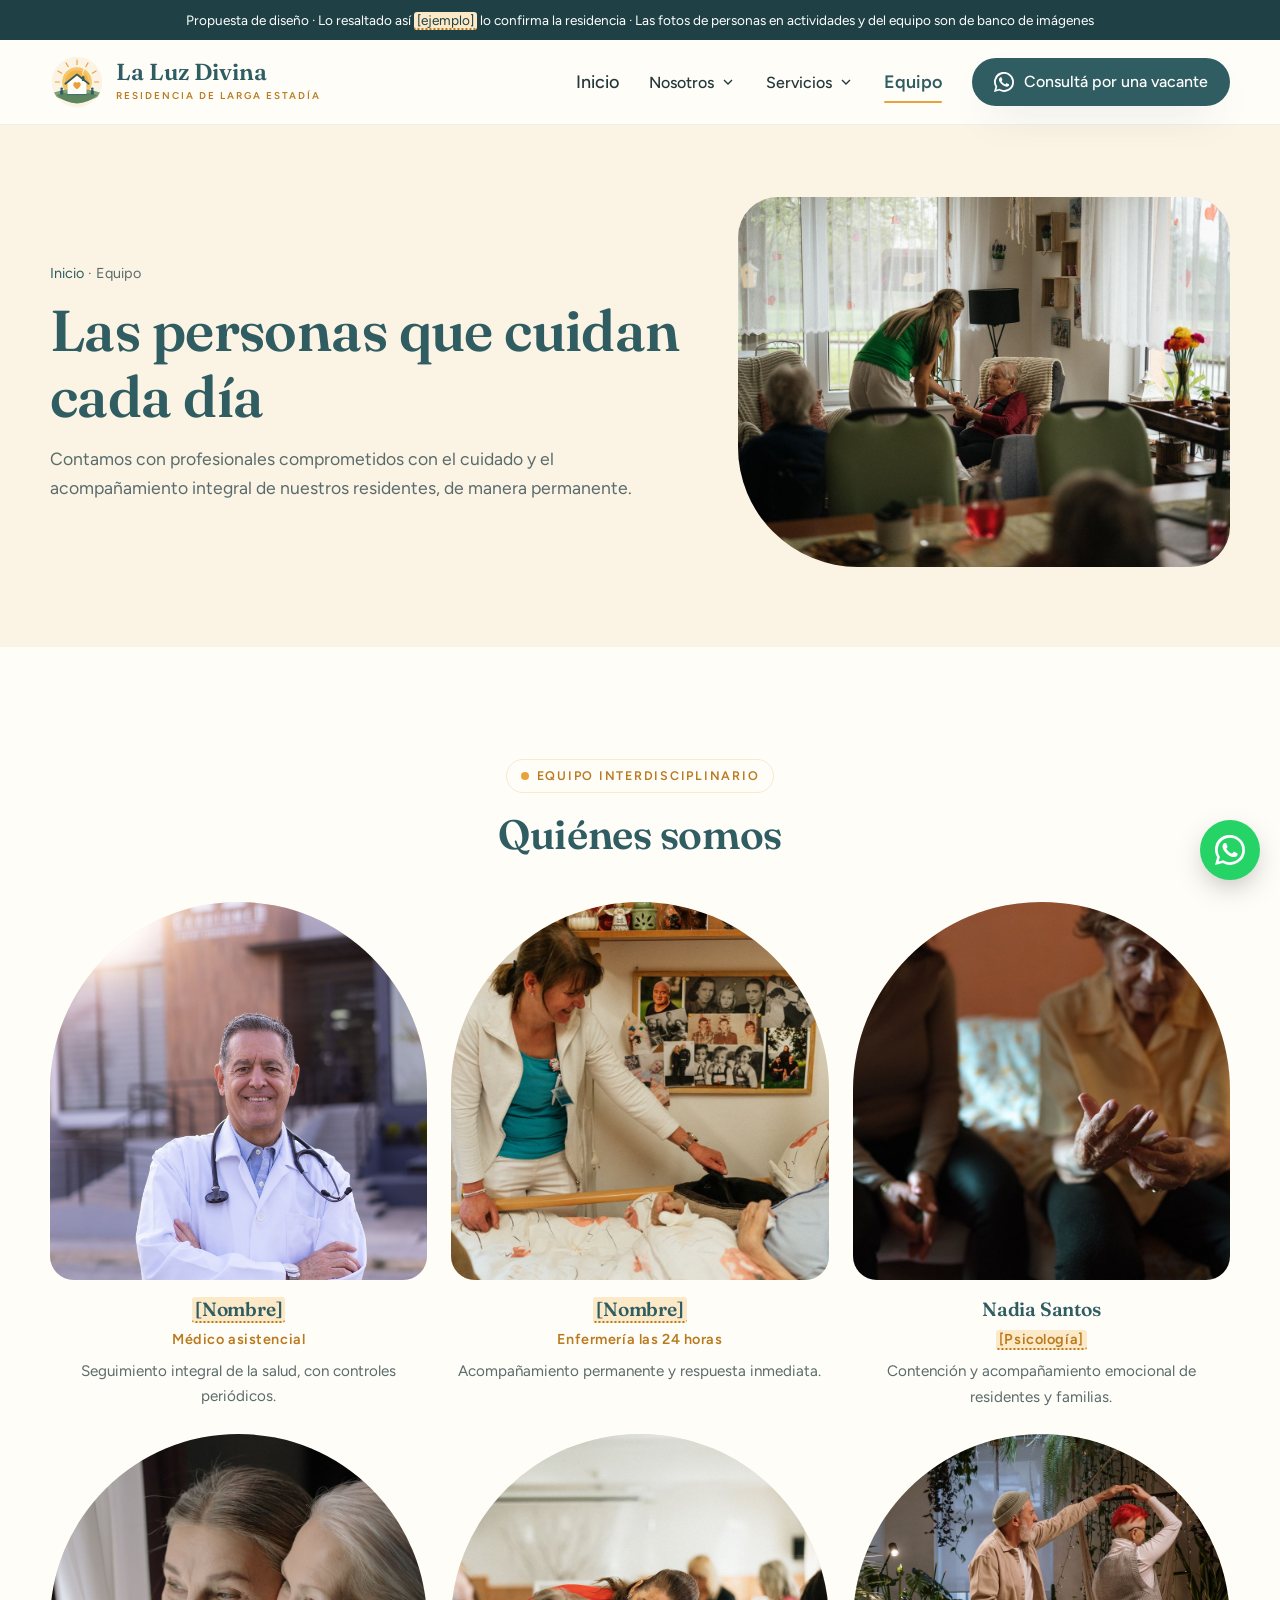
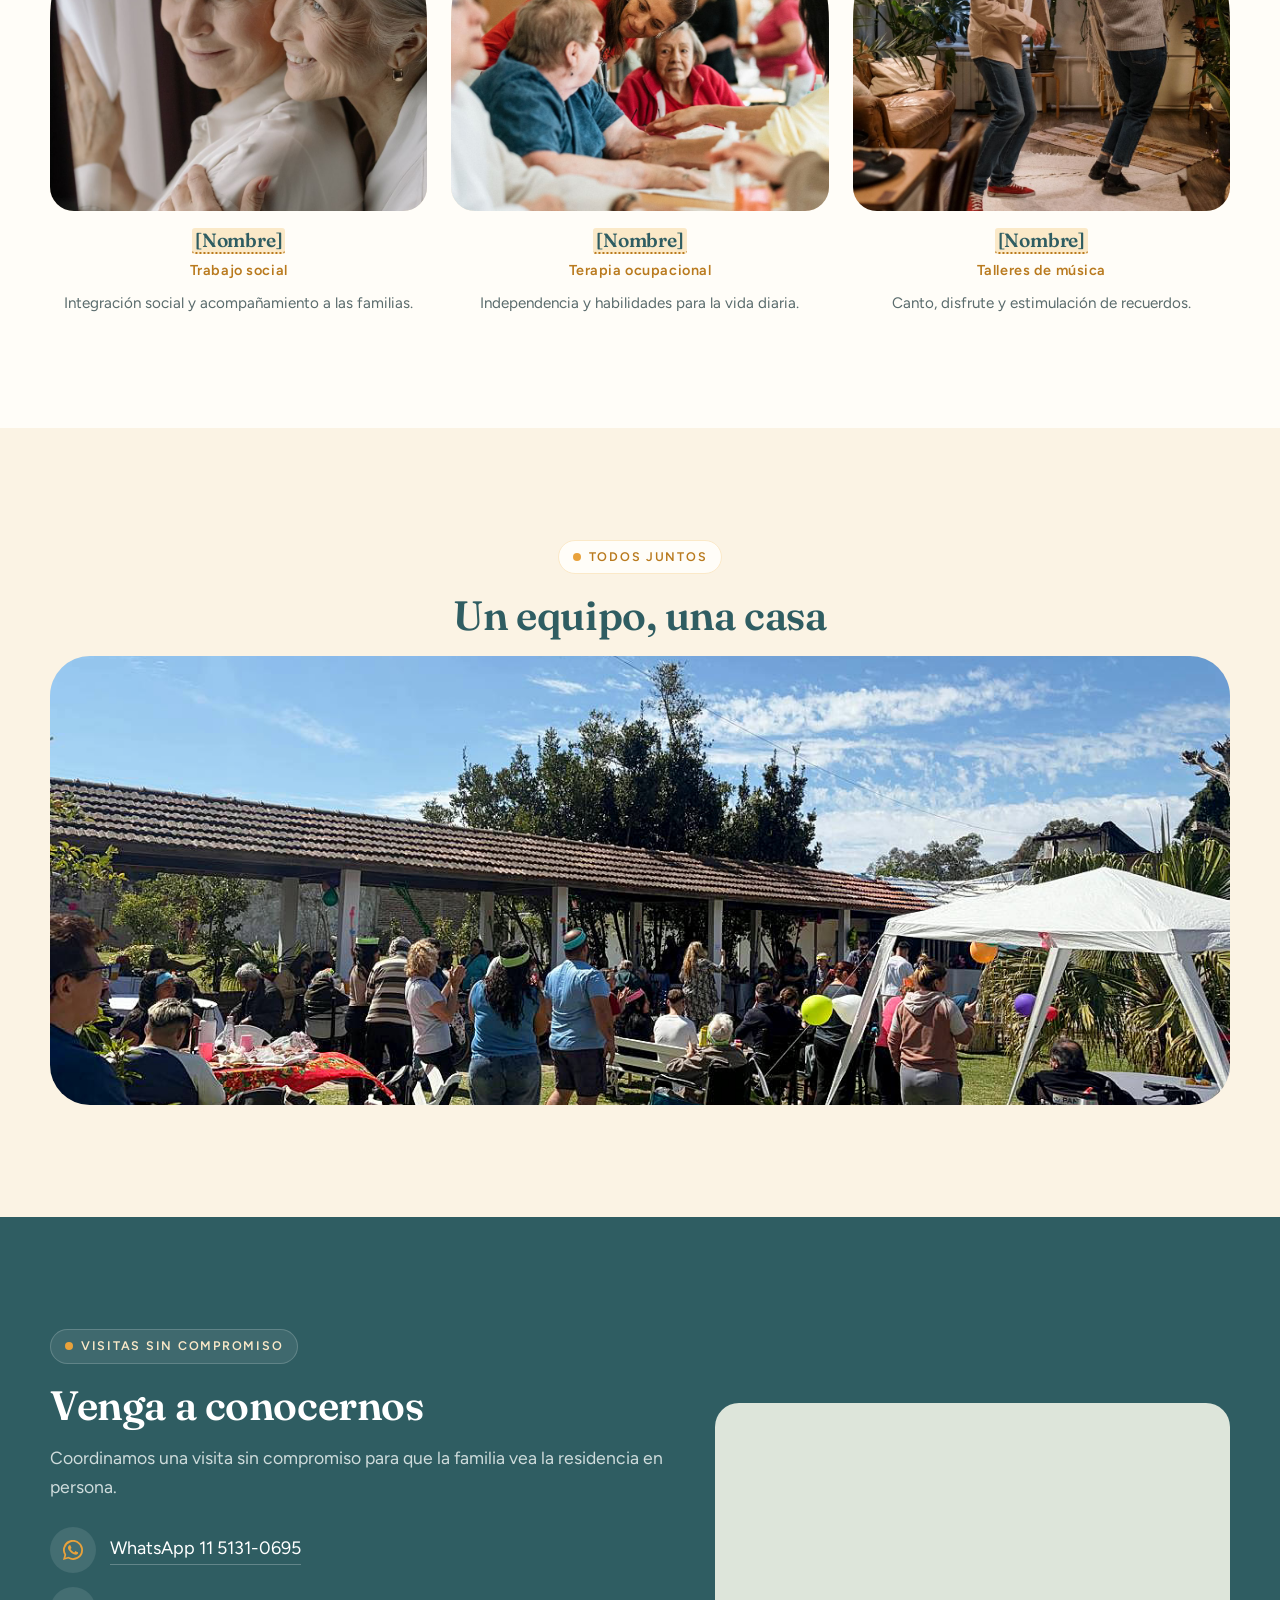
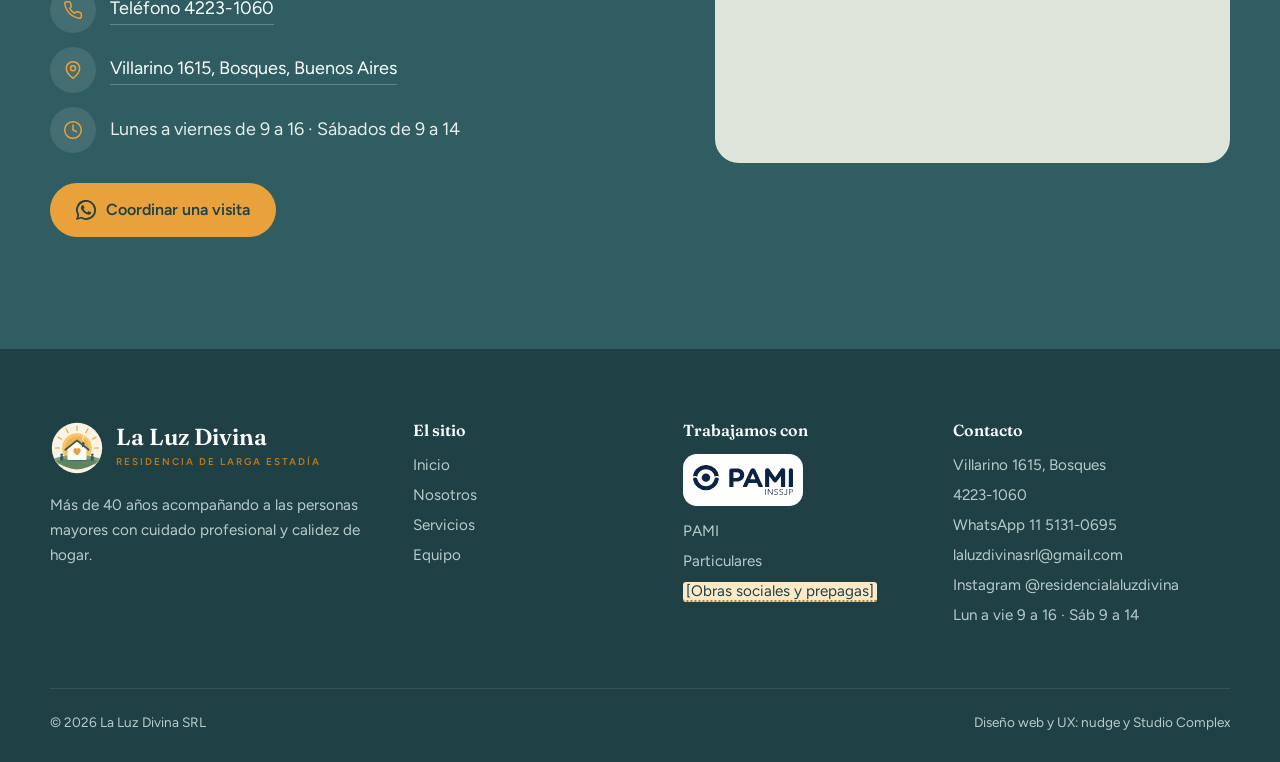
==== commit 2ce83149: "Actualiza la vista previa" ====
--- a/equipo.html
+++ b/equipo.html
@@ -10,7 +10,7 @@
 <link rel="preconnect" href="https://fonts.googleapis.com">
 <link rel="preconnect" href="https://fonts.gstatic.com" crossorigin>
 <link href="https://fonts.googleapis.com/css2?family=Figtree:wght@400;500;600;700&family=Fraunces:opsz,wght@9..144,500;9..144,600&display=swap" rel="stylesheet">
-<link rel="stylesheet" href="css/estilos.css?v=64e0ae64">
+<link rel="stylesheet" href="css/estilos.css?v=5ead5db7">
 </head>
 <body>
 <div class="aviso-propuesta">Propuesta de diseño · Lo resaltado así <mark class="dato">[ejemplo]</mark> lo confirma la residencia · Las fotos de personas en actividades y del equipo son de banco de imágenes</div>
@@ -31,7 +31,7 @@
     </div></div></div><div class="menu-mega"><button class="mega-boton" type="button" aria-expanded="false" aria-controls="mega-servicios">Servicios <svg class="mega-flecha" viewBox="0 0 24 24" fill="none" stroke="currentColor" stroke-width="2" aria-hidden="true"><path d="m6 9 6 6 6-6"/></svg></button><div class="mega-panel" id="mega-servicios"><div class="contenedor mega-grid mega-grid--servicios">
       <div class="mega-col"><p class="mega-titulo">Salud</p><ul><li><a href="servicios.html#control-de-salud">Control de salud</a></li><li><a href="servicios.html#enfermeria-24-horas">Enfermería 24 horas</a></li><li><a href="servicios.html#nutricion">Nutrición</a></li><li><a href="servicios.html#kinesiologia">Kinesiología</a></li></ul></div><div class="mega-col"><p class="mega-titulo">Acompañamiento</p><ul><li><a href="servicios.html#psicologia">Psicología</a></li><li><a href="servicios.html#trabajo-social">Trabajo social</a></li><li><a href="servicios.html#terapia-ocupacional">Terapia ocupacional</a></li><li><a href="servicios.html#talleres">Talleres</a></li></ul></div><div class="mega-col"><p class="mega-titulo">Vida diaria</p><ul><li><a href="servicios.html#gastronomia">Gastronomía</a></li><li><a href="servicios.html#lavanderia">Lavandería</a></li><li><a href="servicios.html#estetica">Estética</a></li><li><a href="servicios.html#seguridad-e-higiene">Seguridad e higiene</a></li></ul></div>
       <a class="mega-destacado" href="servicios.html#actividades">
-        <img src="img/fotos/3771812.jpg" alt="" loading="lazy">
+        <img src="img/fotos/nadia-cumpleanos.jpg" alt="" loading="lazy">
         <span class="mega-destacado-txt"><b>Actividades de cada semana</b><small>Música, taller cognitivo, festejos, salidas y el pan casero</small></span>
       </a>
       <div class="mega-pie"><a href="servicios.html#ingreso">¿Cómo es el ingreso? PAMI y particulares <svg viewBox="0 0 24 24" fill="none" stroke="currentColor" stroke-width="1.8" stroke-linecap="round" stroke-linejoin="round" aria-hidden="true"><path d="M5 12h14M12 5l7 7-7 7"/></svg></a>
@@ -154,7 +154,7 @@
     <button class="btn btn--borde" type="button" data-cerrar>Volver al sitio</button>
   </div>
 </dialog>
-<script src="js/consulta.js?v=64e0ae64" defer></script>
-<script src="js/menu.js?v=64e0ae64" defer></script>
+<script src="js/consulta.js?v=5ead5db7" defer></script>
+<script src="js/menu.js?v=5ead5db7" defer></script>
 </body>
 </html>
--- a/css/estilos.css
+++ b/css/estilos.css
@@ -409,3 +409,12 @@
 .contacto-lista a{color:#fff;text-decoration:none;border-bottom:1px solid rgba(255,255,255,.25)}
 .contacto-lista a:hover{border-bottom-color:var(--oro)}
 .pie ul li{line-height:1.45}
+
+/* Tarjetas flotantes del inicio: entran y quedan flotando suave (desfasadas) */
+@keyframes flotar{0%,100%{transform:translateY(0)}50%{transform:translateY(-10px)}}
+@keyframes entrar-tarjeta{from{opacity:0;transform:translateY(16px) scale(.96)}to{opacity:1;transform:none}}
+.tarjeta-flotante{animation:entrar-tarjeta .7s cubic-bezier(.2,.7,.2,1) both, flotar 5s ease-in-out .7s infinite}
+.tarjeta-flotante--a{animation-delay:.35s, 1.05s}
+.tarjeta-flotante--b{animation-delay:.6s, 2.4s;animation-duration:.7s, 6s}
+.tarjeta-flotante:hover{animation-play-state:paused;box-shadow:0 24px 50px -22px rgba(31,65,69,.45)}
+@media (prefers-reduced-motion:reduce){.tarjeta-flotante{animation:none}}
